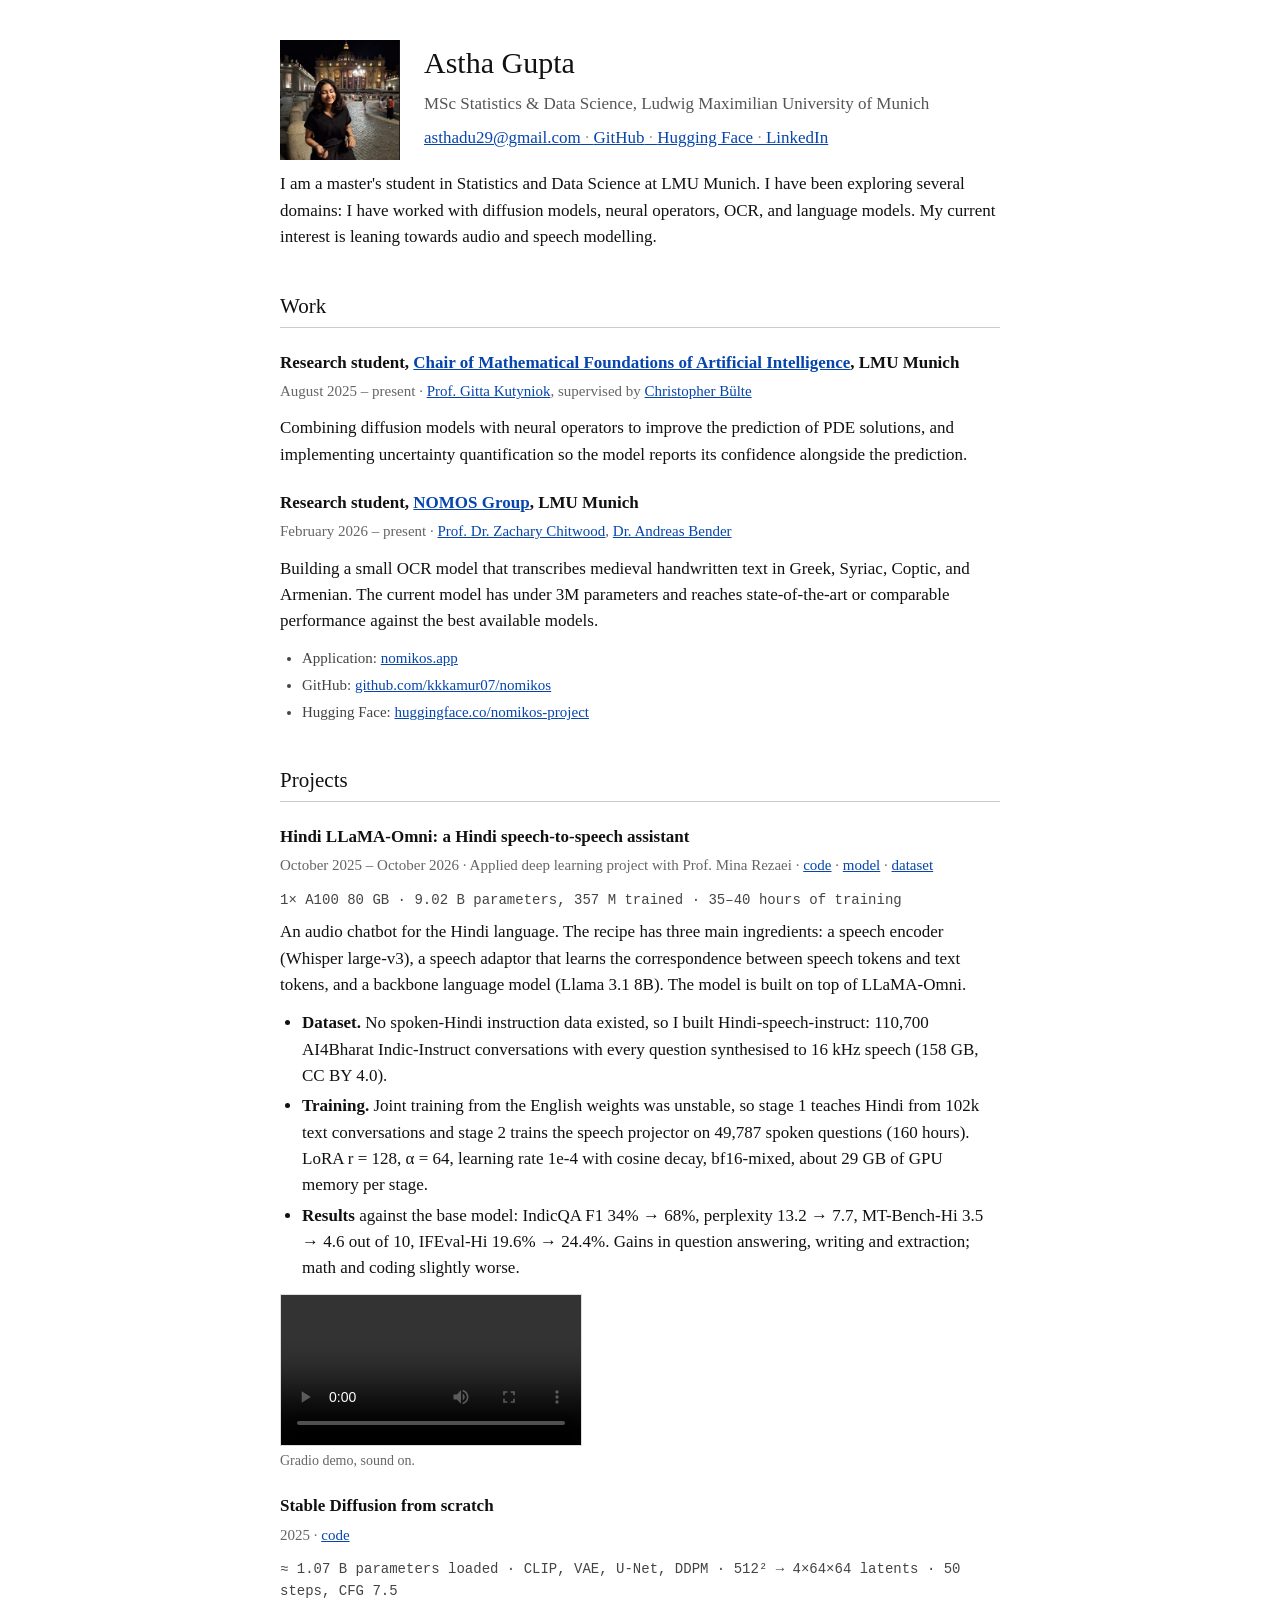
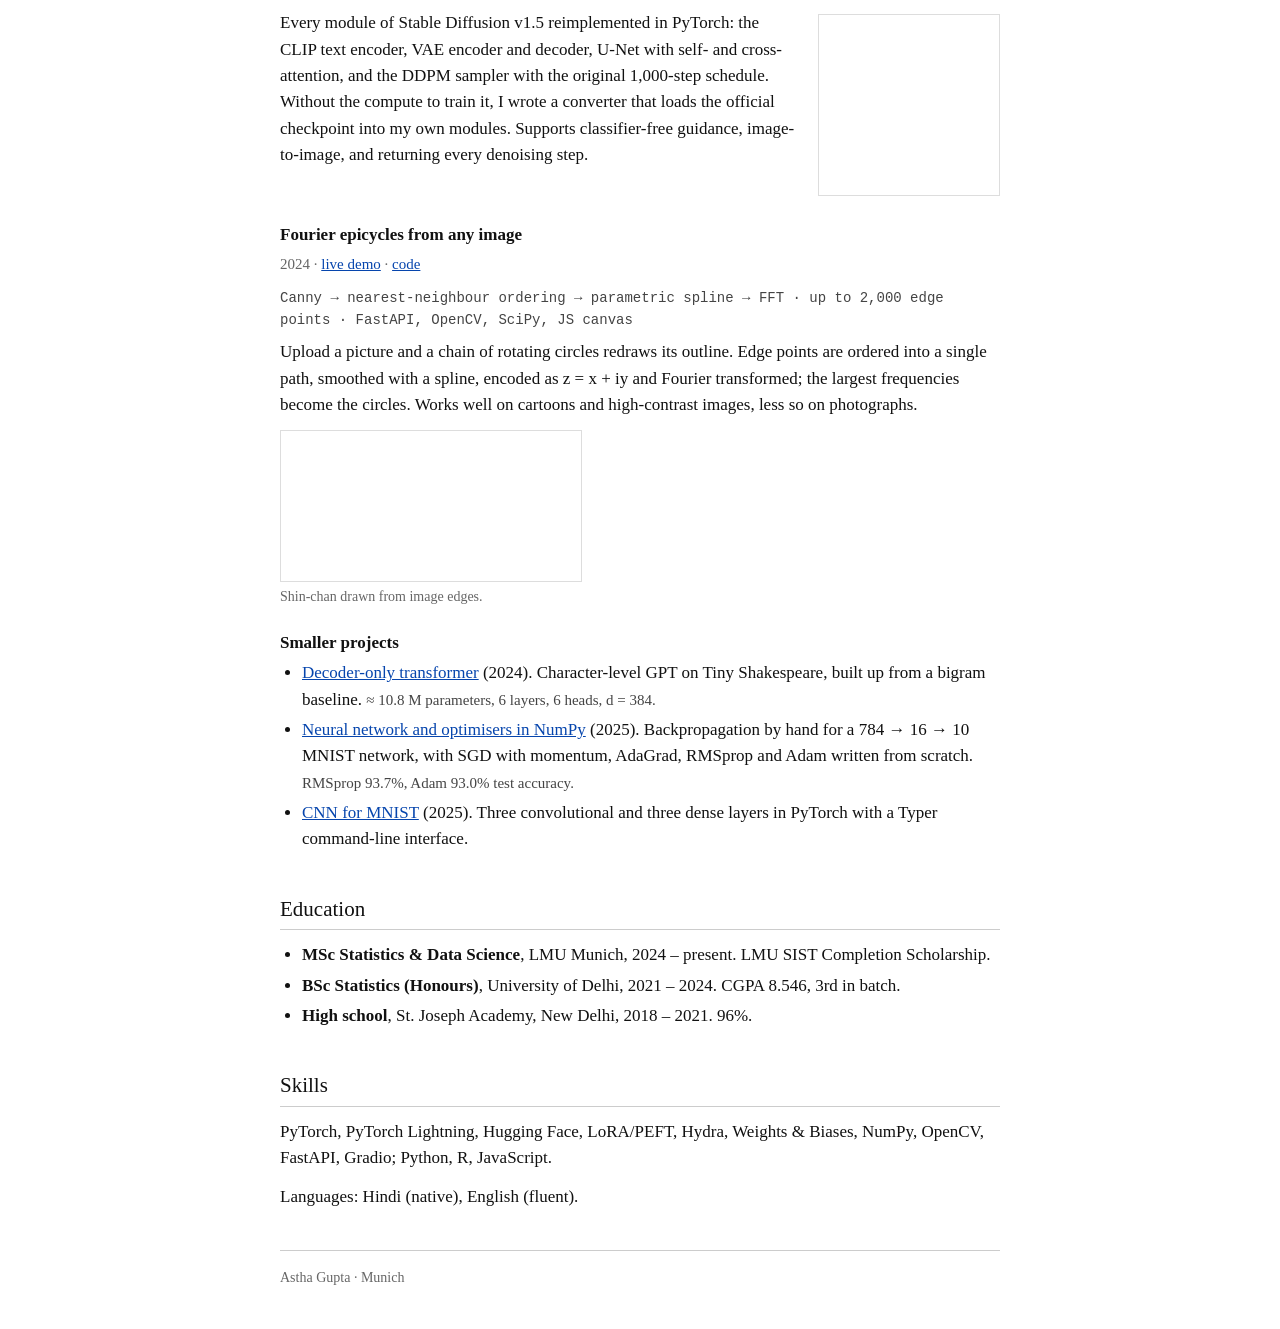
==== index.html @ e12afaec "Remove the old styled page and stylesheet Co-Authored-By: Claude Fable 5.1 <noreply@anthropic.com>" ====
<!DOCTYPE html>
<html lang="en">
<head>
  <meta charset="UTF-8">
  <meta name="viewport" content="width=device-width, initial-scale=1.0">
  <meta name="description" content="Astha Gupta — MSc Statistics & Data Science, LMU Munich.">
  <title>Astha Gupta</title>
  <style>
    body {
      max-width: 720px;
      margin: 40px auto;
      padding: 0 20px;
      font-family: Georgia, "Times New Roman", serif;
      font-size: 17px;
      line-height: 1.55;
      color: #111;
      background: #fff;
    }
    a { color: #0645ad; }
    a:visited { color: #0b0080; }
    h1 { font-size: 30px; font-weight: normal; margin: 0 0 4px; }
    h2 { font-size: 21px; font-weight: normal; margin: 40px 0 12px; padding-bottom: 4px; border-bottom: 1px solid #ccc; }
    h3 { font-size: 17px; font-weight: bold; margin: 22px 0 4px; }
    p { margin: 0 0 12px; }
    ul { margin: 0 0 12px 22px; padding: 0; }
    li { margin-bottom: 4px; }
    .header { display: flex; gap: 24px; align-items: flex-start; margin-bottom: 8px; }
    .header img { width: 120px; height: 120px; object-fit: cover; object-position: 50% 30%; flex-shrink: 0; }
    .sub { color: #555; margin-bottom: 8px; }
    .links a + a::before { content: " · "; color: #999; }
    .when { color: #666; font-size: 15px; }
    .small { font-size: 15px; color: #444; }
    .tech { font-family: "Courier New", monospace; font-size: 14px; color: #444; margin: 2px 0 8px; }
    video { display: block; max-width: 100%; margin: 8px 0 4px; border: 1px solid #ddd; }
    .caption { font-size: 14px; color: #666; margin-bottom: 14px; }
    .inline { display: flex; gap: 20px; align-items: flex-start; flex-wrap: wrap; }
    .inline video { width: 180px; height: 180px; object-fit: cover; margin: 4px 0; }
    .inline div { flex: 1 1 320px; }
    hr { border: 0; border-top: 1px solid #ccc; margin: 40px 0 16px; }
    .footer { font-size: 14px; color: #666; }
    @media (max-width: 520px) { .header { flex-direction: column; } }
  </style>
</head>
<body>

  <div class="header">
    <img src="assets/portrait.jpg" alt="Astha Gupta">
    <div>
      <h1>Astha Gupta</h1>
      <p class="sub">MSc Statistics &amp; Data Science, Ludwig Maximilian University of Munich</p>
      <p class="links">
        <a href="mailto:asthadu29@gmail.com">asthadu29@gmail.com</a><a href="https://github.com/Asthag29">GitHub</a><a href="https://huggingface.co/Pastaaaaa2003">Hugging Face</a><a href="https://www.linkedin.com/in/astha-gupta-772878219/">LinkedIn</a>
      </p>
    </div>
  </div>

  <p>
    I am a master's student in Statistics and Data Science at LMU Munich. I have been exploring several
    domains: I have worked with diffusion models, neural operators, OCR, and language models. My current
    interest is leaning towards audio and speech modelling.
  </p>

  <h2>Work</h2>

  <h3>Research student, <a href="https://www.ai.math.uni-muenchen.de/index.html">Chair of Mathematical Foundations of Artificial Intelligence</a>, LMU Munich</h3>
  <p class="when">August 2025 – present ·
    <a href="https://www.math.lmu.de/~kutyniok/">Prof. Gitta Kutyniok</a>,
    supervised by <a href="https://cbuelt.github.io">Christopher Bülte</a></p>
  <p>
    Combining diffusion models with neural operators to improve the prediction of PDE solutions, and
    implementing uncertainty quantification so the model reports its confidence alongside the prediction.
  </p>

  <h3>Research student, <a href="https://www.byzantinistik.uni-muenchen.de/forschung/projekte/probyz/nomos/index.html">NOMOS Group</a>, LMU Munich</h3>
  <p class="when">February 2026 – present ·
    <a href="https://www.kw.lmu.de/byz/de/personen/kontaktseite/zachary-chitwood-e1b99c14.html">Prof. Dr. Zachary Chitwood</a>,
    <a href="https://www.cas.lmu.de/de/personen-am-cas/details/andreas-bender-fcbcf64c.html">Dr. Andreas Bender</a></p>
  <p>
    Building a small OCR model that transcribes medieval handwritten text in Greek, Syriac, Coptic, and
    Armenian. The current model has under 3M parameters and reaches state-of-the-art or comparable
    performance against the best available models.
  </p>
  <ul class="small">
    <li>Application: <a href="https://www.nomikos.app">nomikos.app</a></li>
    <li>GitHub: <a href="https://github.com/kkkamur07/nomikos">github.com/kkkamur07/nomikos</a></li>
    <li>Hugging Face: <a href="https://huggingface.co/nomikos-project">huggingface.co/nomikos-project</a></li>
  </ul>

  <h2>Projects</h2>

  <h3>Hindi LLaMA-Omni: a Hindi speech-to-speech assistant</h3>
  <p class="when">October 2025 – October 2026 · Applied deep learning project with Prof. Mina Rezaei ·
    <a href="https://github.com/Asthag29/llama_omni_hindi_">code</a> ·
    <a href="https://huggingface.co/Pastaaaaa2003/hindi-llama-omni-model">model</a> ·
    <a href="https://huggingface.co/datasets/Pastaaaaa2003/Hindi-speech-instruct">dataset</a></p>
  <p class="tech">1× A100 80 GB · 9.02 B parameters, 357 M trained · 35–40 hours of training</p>
  <p>
    An audio chatbot for the Hindi language. The recipe has three main ingredients: a speech encoder
    (Whisper large-v3), a speech adaptor that learns the correspondence between speech tokens and text
    tokens, and a backbone language model (Llama 3.1 8B). The model is built on top of LLaMA-Omni.
  </p>
  <ul>
    <li><b>Dataset.</b> No spoken-Hindi instruction data existed, so I built Hindi-speech-instruct: 110,700
      AI4Bharat Indic-Instruct conversations with every question synthesised to 16 kHz speech (158 GB, CC BY 4.0).</li>
    <li><b>Training.</b> Joint training from the English weights was unstable, so stage 1 teaches Hindi from
      102k text conversations and stage 2 trains the speech projector on 49,787 spoken questions (160 hours).
      LoRA r = 128, α = 64, learning rate 1e-4 with cosine decay, bf16-mixed, about 29 GB of GPU memory per stage.</li>
    <li><b>Results</b> against the base model: IndicQA F1 34% → 68%, perplexity 13.2 → 7.7, MT-Bench-Hi 3.5 → 4.6 out of 10,
      IFEval-Hi 19.6% → 24.4%. Gains in question answering, writing and extraction; math and coding slightly worse.</li>
  </ul>
  <video controls preload="metadata" playsinline src="assets/hindi_llama_omni_demo.mp4"></video>
  <p class="caption">Gradio demo, sound on.</p>

  <h3>Stable Diffusion from scratch</h3>
  <p class="when">2025 · <a href="https://github.com/Asthag29/Stable_Diffusion">code</a></p>
  <p class="tech">≈ 1.07 B parameters loaded · CLIP, VAE, U-Net, DDPM · 512² → 4×64×64 latents · 50 steps, CFG 7.5</p>
  <div class="inline">
    <div>
      <p>
        Every module of Stable Diffusion v1.5 reimplemented in PyTorch: the CLIP text encoder, VAE encoder and
        decoder, U-Net with self- and cross-attention, and the DDPM sampler with the original 1,000-step schedule.
        Without the compute to train it, I wrote a converter that loads the official checkpoint into my own modules.
        Supports classifier-free guidance, image-to-image, and returning every denoising step.
      </p>
    </div>
    <video autoplay muted loop playsinline preload="metadata" src="assets/stable_diffusion_denoising.mp4"></video>
  </div>

  <h3>Fourier epicycles from any image</h3>
  <p class="when">2024 · <a href="https://huggingface.co/spaces/Pastaaaaa2003/Fourier_face">live demo</a> ·
    <a href="https://github.com/Asthag29/Fourier_Transformation">code</a></p>
  <p class="tech">Canny → nearest-neighbour ordering → parametric spline → FFT · up to 2,000 edge points · FastAPI, OpenCV, SciPy, JS canvas</p>
  <p>
    Upload a picture and a chain of rotating circles redraws its outline. Edge points are ordered into a single
    path, smoothed with a spline, encoded as z = x + iy and Fourier transformed; the largest frequencies become
    the circles. Works well on cartoons and high-contrast images, less so on photographs.
  </p>
  <video muted loop autoplay playsinline preload="metadata" src="assets/fourier_shinchan.mp4"></video>
  <p class="caption">Shin-chan drawn from image edges.</p>

  <h3>Smaller projects</h3>
  <ul>
    <li><a href="https://github.com/Asthag29/NANO_GPT">Decoder-only transformer</a> (2024). Character-level GPT
      on Tiny Shakespeare, built up from a bigram baseline. <span class="small">≈ 10.8 M parameters, 6 layers, 6 heads, d = 384.</span></li>
    <li><a href="https://github.com/Asthag29/NEURAL_NET_SCRATCH_OPTIMIZATION">Neural network and optimisers in NumPy</a> (2025).
      Backpropagation by hand for a 784 → 16 → 10 MNIST network, with SGD with momentum, AdaGrad, RMSprop and Adam written from scratch.
      <span class="small">RMSprop 93.7%, Adam 93.0% test accuracy.</span></li>
    <li><a href="https://github.com/Asthag29/MNIST_CONVOLUTION2D">CNN for MNIST</a> (2025). Three convolutional and three
      dense layers in PyTorch with a Typer command-line interface.</li>
  </ul>

  <h2>Education</h2>
  <ul>
    <li><b>MSc Statistics &amp; Data Science</b>, LMU Munich, 2024 – present. LMU SIST Completion Scholarship.</li>
    <li><b>BSc Statistics (Honours)</b>, University of Delhi, 2021 – 2024. CGPA 8.546, 3rd in batch.</li>
    <li><b>High school</b>, St. Joseph Academy, New Delhi, 2018 – 2021. 96%.</li>
  </ul>

  <h2>Skills</h2>
  <p>PyTorch, PyTorch Lightning, Hugging Face, LoRA/PEFT, Hydra, Weights &amp; Biases, NumPy, OpenCV, FastAPI, Gradio; Python, R, JavaScript.</p>
  <p>Languages: Hindi (native), English (fluent).</p>

  <hr>
  <p class="footer">Astha Gupta · Munich</p>

</body>
</html>
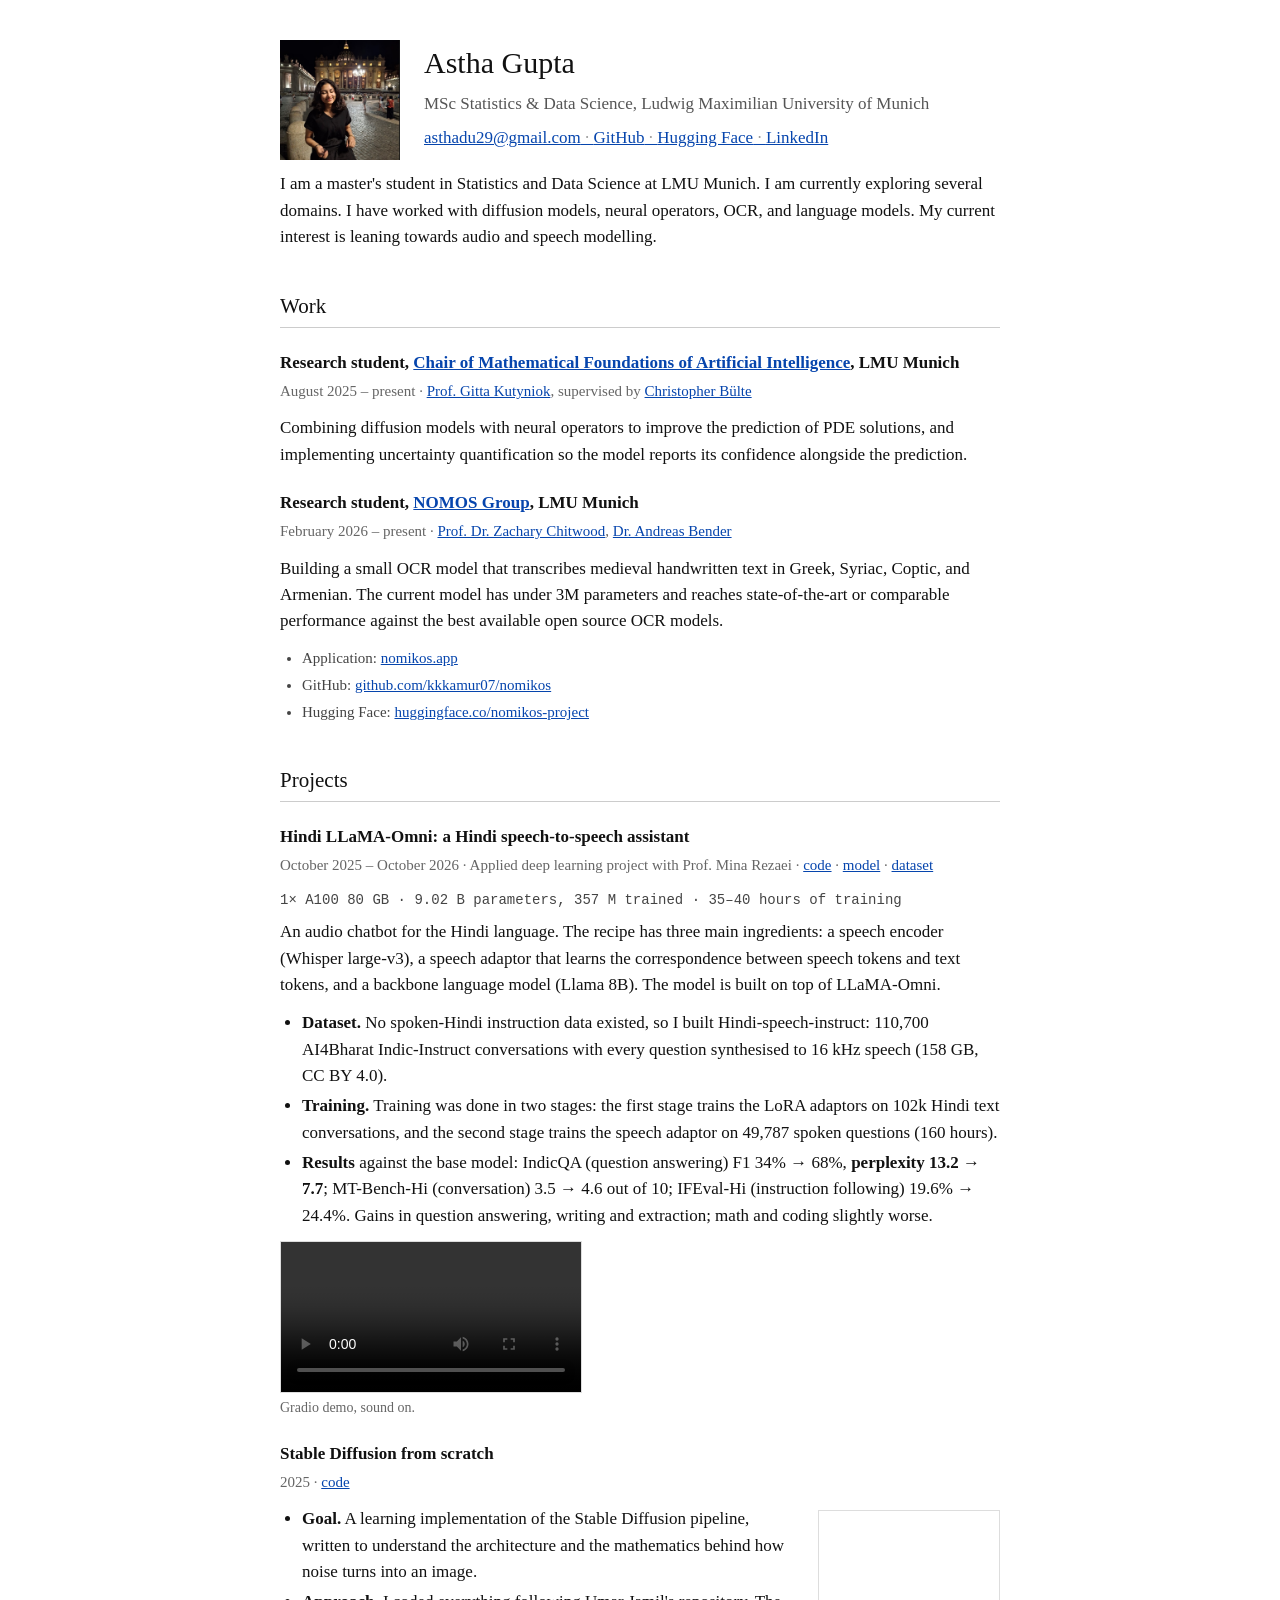
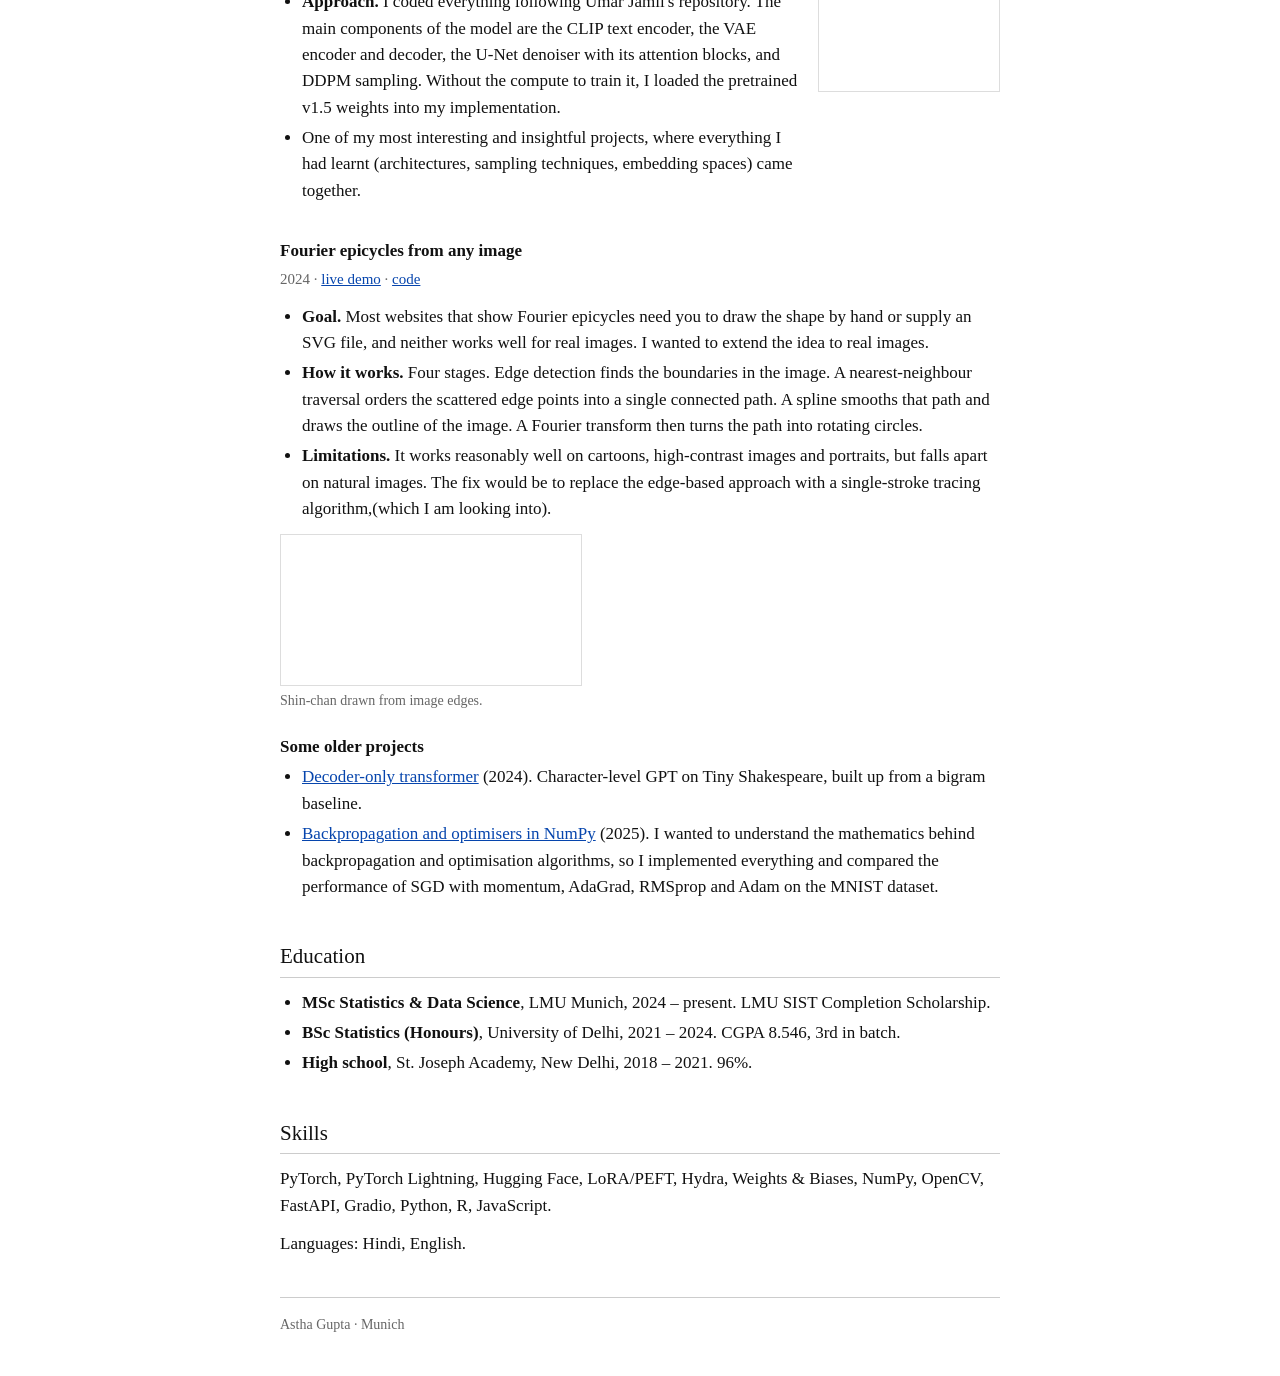
==== commit 926ede06: "Update site content: intro, work links, and project descriptions Co-Authored-By: Claude Fable 5.1 <n" ====
--- a/index.html
+++ b/index.html
@@ -55,8 +55,8 @@
   </div>
 
   <p>
-    I am a master's student in Statistics and Data Science at LMU Munich. I have been exploring several
-    domains: I have worked with diffusion models, neural operators, OCR, and language models. My current
+    I am a master's student in Statistics and Data Science at LMU Munich. I am currently exploring several
+    domains. I have worked with diffusion models, neural operators, OCR, and language models. My current
     interest is leaning towards audio and speech modelling.
   </p>
 
@@ -78,7 +78,7 @@
   <p>
     Building a small OCR model that transcribes medieval handwritten text in Greek, Syriac, Coptic, and
     Armenian. The current model has under 3M parameters and reaches state-of-the-art or comparable
-    performance against the best available models.
+    performance against the best available open source OCR models.
   </p>
   <ul class="small">
     <li>Application: <a href="https://www.nomikos.app">nomikos.app</a></li>
@@ -97,31 +97,36 @@
   <p>
     An audio chatbot for the Hindi language. The recipe has three main ingredients: a speech encoder
     (Whisper large-v3), a speech adaptor that learns the correspondence between speech tokens and text
-    tokens, and a backbone language model (Llama 3.1 8B). The model is built on top of LLaMA-Omni.
+    tokens, and a backbone language model (Llama 8B). The model is built on top of LLaMA-Omni.
   </p>
   <ul>
     <li><b>Dataset.</b> No spoken-Hindi instruction data existed, so I built Hindi-speech-instruct: 110,700
       AI4Bharat Indic-Instruct conversations with every question synthesised to 16 kHz speech (158 GB, CC BY 4.0).</li>
-    <li><b>Training.</b> Joint training from the English weights was unstable, so stage 1 teaches Hindi from
-      102k text conversations and stage 2 trains the speech projector on 49,787 spoken questions (160 hours).
-      LoRA r = 128, α = 64, learning rate 1e-4 with cosine decay, bf16-mixed, about 29 GB of GPU memory per stage.</li>
-    <li><b>Results</b> against the base model: IndicQA F1 34% → 68%, perplexity 13.2 → 7.7, MT-Bench-Hi 3.5 → 4.6 out of 10,
-      IFEval-Hi 19.6% → 24.4%. Gains in question answering, writing and extraction; math and coding slightly worse.</li>
+    <li><b>Training.</b> Training was done in two stages: the first stage trains the LoRA adaptors on 102k
+      Hindi text conversations, and the second stage trains the speech adaptor on 49,787 spoken questions
+      (160 hours).</li>
+    <li><b>Results</b> against the base model: IndicQA (question answering) F1 34% → 68%,
+      <b>perplexity 13.2 → 7.7</b>; MT-Bench-Hi (conversation) 3.5 → 4.6 out of 10;
+      IFEval-Hi (instruction following) 19.6% → 24.4%. Gains in question answering, writing and
+      extraction; math and coding slightly worse.</li>
   </ul>
   <video controls preload="metadata" playsinline src="assets/hindi_llama_omni_demo.mp4"></video>
   <p class="caption">Gradio demo, sound on.</p>
 
   <h3>Stable Diffusion from scratch</h3>
   <p class="when">2025 · <a href="https://github.com/Asthag29/Stable_Diffusion">code</a></p>
-  <p class="tech">≈ 1.07 B parameters loaded · CLIP, VAE, U-Net, DDPM · 512² → 4×64×64 latents · 50 steps, CFG 7.5</p>
   <div class="inline">
     <div>
-      <p>
-        Every module of Stable Diffusion v1.5 reimplemented in PyTorch: the CLIP text encoder, VAE encoder and
-        decoder, U-Net with self- and cross-attention, and the DDPM sampler with the original 1,000-step schedule.
-        Without the compute to train it, I wrote a converter that loads the official checkpoint into my own modules.
-        Supports classifier-free guidance, image-to-image, and returning every denoising step.
-      </p>
+      <ul>
+        <li><b>Goal.</b> A learning implementation of the Stable Diffusion pipeline, written to understand
+          the architecture and the mathematics behind how noise turns into an image.</li>
+        <li><b>Approach.</b> I coded everything following Umar Jamil's repository. The main components of
+          the model are the CLIP text encoder, the VAE encoder and decoder, the U-Net denoiser with its
+          attention blocks, and DDPM sampling. Without the compute to train it, I loaded the pretrained
+          v1.5 weights into my implementation.</li>
+        <li>One of my most interesting and insightful projects, where everything I had
+          learnt (architectures, sampling techniques, embedding spaces) came together.</li>
+      </ul>
     </div>
     <video autoplay muted loop playsinline preload="metadata" src="assets/stable_diffusion_denoising.mp4"></video>
   </div>
@@ -129,24 +134,27 @@
   <h3>Fourier epicycles from any image</h3>
   <p class="when">2024 · <a href="https://huggingface.co/spaces/Pastaaaaa2003/Fourier_face">live demo</a> ·
     <a href="https://github.com/Asthag29/Fourier_Transformation">code</a></p>
-  <p class="tech">Canny → nearest-neighbour ordering → parametric spline → FFT · up to 2,000 edge points · FastAPI, OpenCV, SciPy, JS canvas</p>
-  <p>
-    Upload a picture and a chain of rotating circles redraws its outline. Edge points are ordered into a single
-    path, smoothed with a spline, encoded as z = x + iy and Fourier transformed; the largest frequencies become
-    the circles. Works well on cartoons and high-contrast images, less so on photographs.
-  </p>
+  <ul>
+    <li><b>Goal.</b> Most websites that show Fourier epicycles need you to draw the shape by hand or
+      supply an SVG file, and neither works well for real images. I wanted to extend the idea to real images.</li>
+    <li><b>How it works.</b> Four stages. Edge detection finds the boundaries in the image. A nearest-neighbour
+      traversal orders the scattered edge points into a single connected path. A spline smooths that path
+      and draws the outline of the image. A Fourier transform then turns the path into rotating circles.</li>
+    <li><b>Limitations.</b> It works reasonably well on cartoons, high-contrast images and portraits, but
+      falls apart on natural images. The fix would be to replace the edge-based approach with a
+      single-stroke tracing algorithm,(which I am looking into).</li>
+  </ul>
   <video muted loop autoplay playsinline preload="metadata" src="assets/fourier_shinchan.mp4"></video>
   <p class="caption">Shin-chan drawn from image edges.</p>
 
-  <h3>Smaller projects</h3>
+  <h3>Some older projects</h3>
   <ul>
     <li><a href="https://github.com/Asthag29/NANO_GPT">Decoder-only transformer</a> (2024). Character-level GPT
-      on Tiny Shakespeare, built up from a bigram baseline. <span class="small">≈ 10.8 M parameters, 6 layers, 6 heads, d = 384.</span></li>
-    <li><a href="https://github.com/Asthag29/NEURAL_NET_SCRATCH_OPTIMIZATION">Neural network and optimisers in NumPy</a> (2025).
-      Backpropagation by hand for a 784 → 16 → 10 MNIST network, with SGD with momentum, AdaGrad, RMSprop and Adam written from scratch.
-      <span class="small">RMSprop 93.7%, Adam 93.0% test accuracy.</span></li>
-    <li><a href="https://github.com/Asthag29/MNIST_CONVOLUTION2D">CNN for MNIST</a> (2025). Three convolutional and three
-      dense layers in PyTorch with a Typer command-line interface.</li>
+      on Tiny Shakespeare, built up from a bigram baseline.</li>
+    <li><a href="https://github.com/Asthag29/NEURAL_NET_SCRATCH_OPTIMIZATION">Backpropagation and optimisers in NumPy</a> (2025).
+      I wanted to understand the mathematics behind backpropagation and optimisation algorithms, so I
+      implemented everything and compared the performance of SGD with momentum, AdaGrad, RMSprop and Adam
+      on the MNIST dataset.</li>
   </ul>
 
   <h2>Education</h2>
@@ -157,8 +165,8 @@
   </ul>
 
   <h2>Skills</h2>
-  <p>PyTorch, PyTorch Lightning, Hugging Face, LoRA/PEFT, Hydra, Weights &amp; Biases, NumPy, OpenCV, FastAPI, Gradio; Python, R, JavaScript.</p>
-  <p>Languages: Hindi (native), English (fluent).</p>
+  <p>PyTorch, PyTorch Lightning, Hugging Face, LoRA/PEFT, Hydra, Weights &amp; Biases, NumPy, OpenCV, FastAPI, Gradio, Python, R, JavaScript.</p>
+  <p>Languages: Hindi, English.</p>
 
   <hr>
   <p class="footer">Astha Gupta · Munich</p>
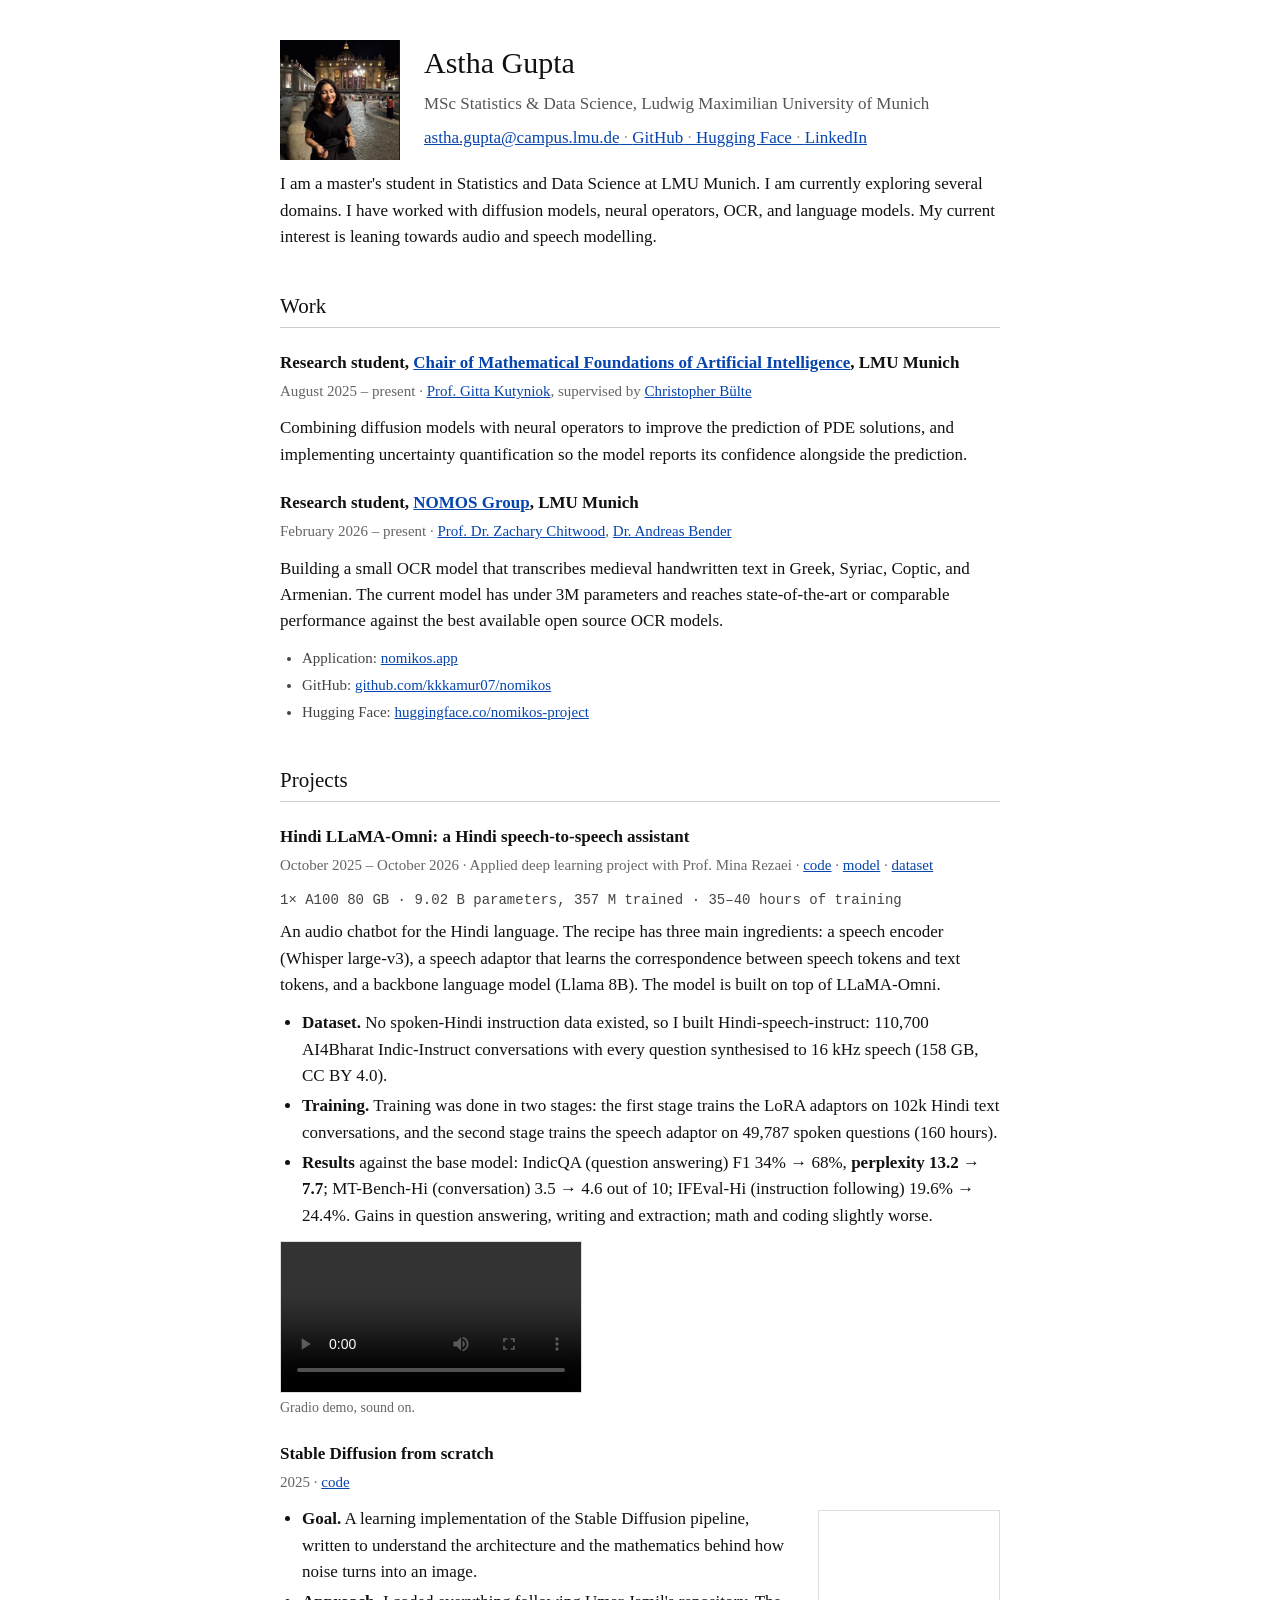
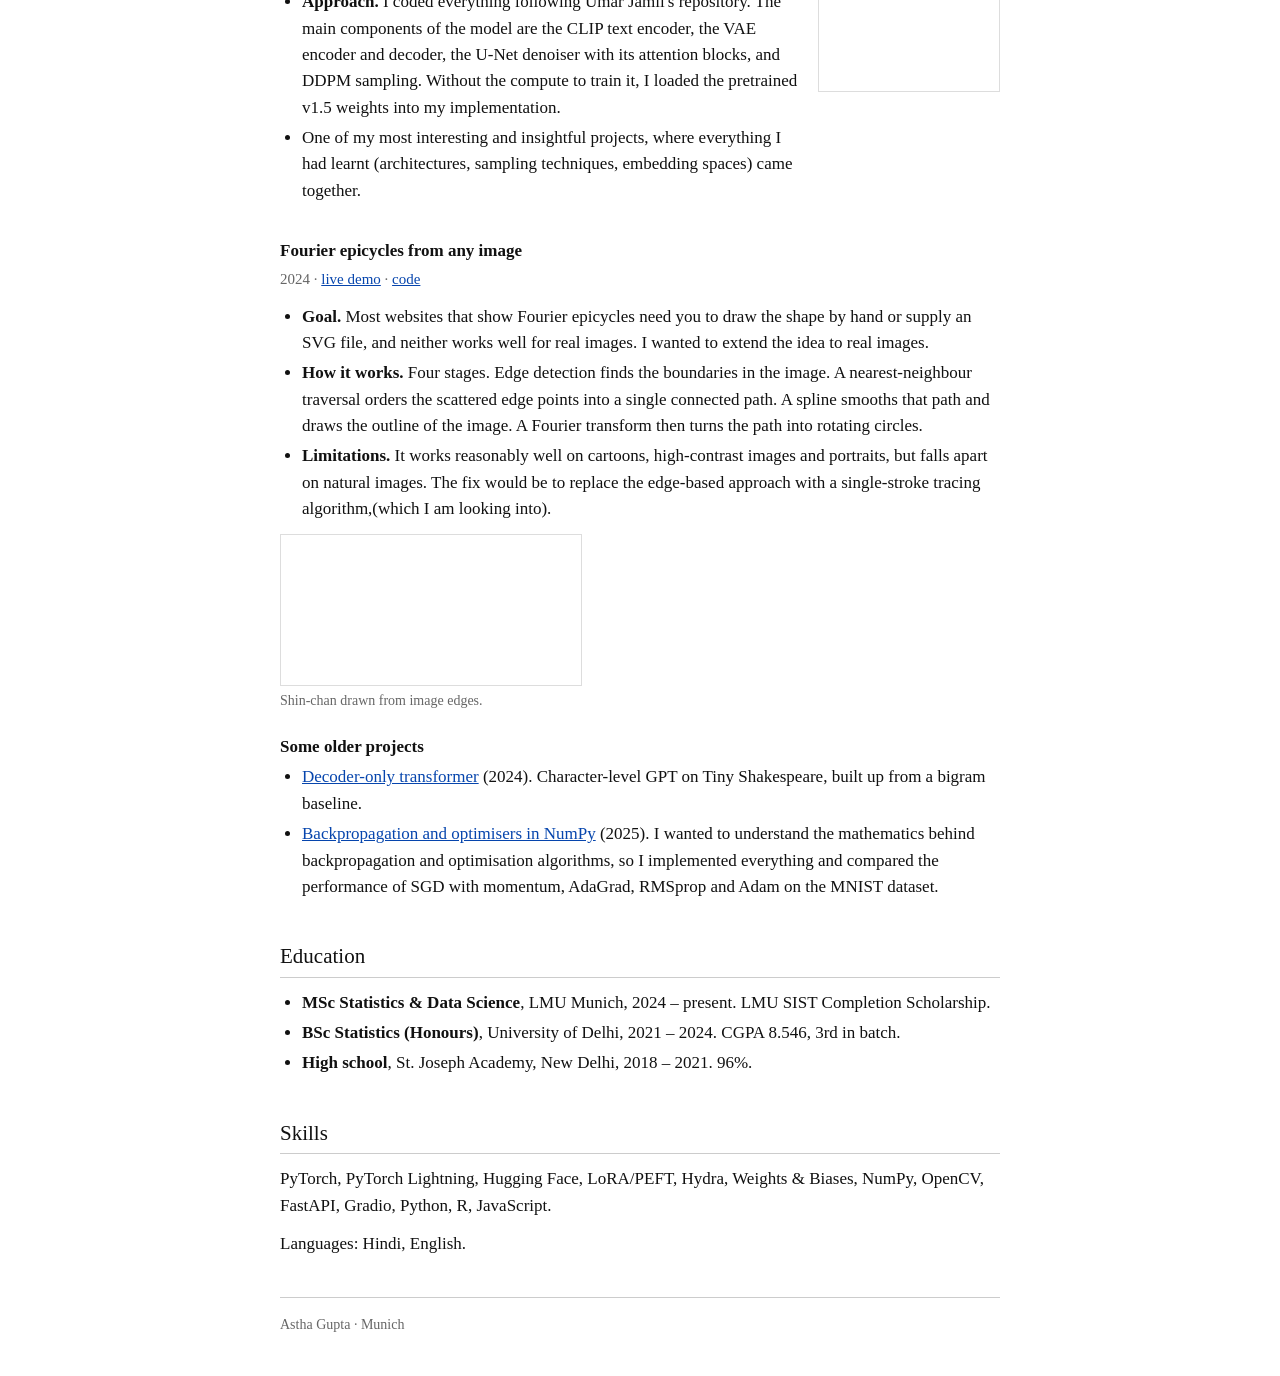
==== commit f0d31f4a: "Use LMU email address on the site Co-Authored-By: Claude Fable 5.1 <noreply@anthropic.com>" ====
--- a/index.html
+++ b/index.html
@@ -49,7 +49,7 @@
       <h1>Astha Gupta</h1>
       <p class="sub">MSc Statistics &amp; Data Science, Ludwig Maximilian University of Munich</p>
       <p class="links">
-        <a href="mailto:asthadu29@gmail.com">asthadu29@gmail.com</a><a href="https://github.com/Asthag29">GitHub</a><a href="https://huggingface.co/Pastaaaaa2003">Hugging Face</a><a href="https://www.linkedin.com/in/astha-gupta-772878219/">LinkedIn</a>
+        <a href="mailto:astha.gupta@campus.lmu.de">astha.gupta@campus.lmu.de</a><a href="https://github.com/Asthag29">GitHub</a><a href="https://huggingface.co/Pastaaaaa2003">Hugging Face</a><a href="https://www.linkedin.com/in/astha-gupta-772878219/">LinkedIn</a>
       </p>
     </div>
   </div>
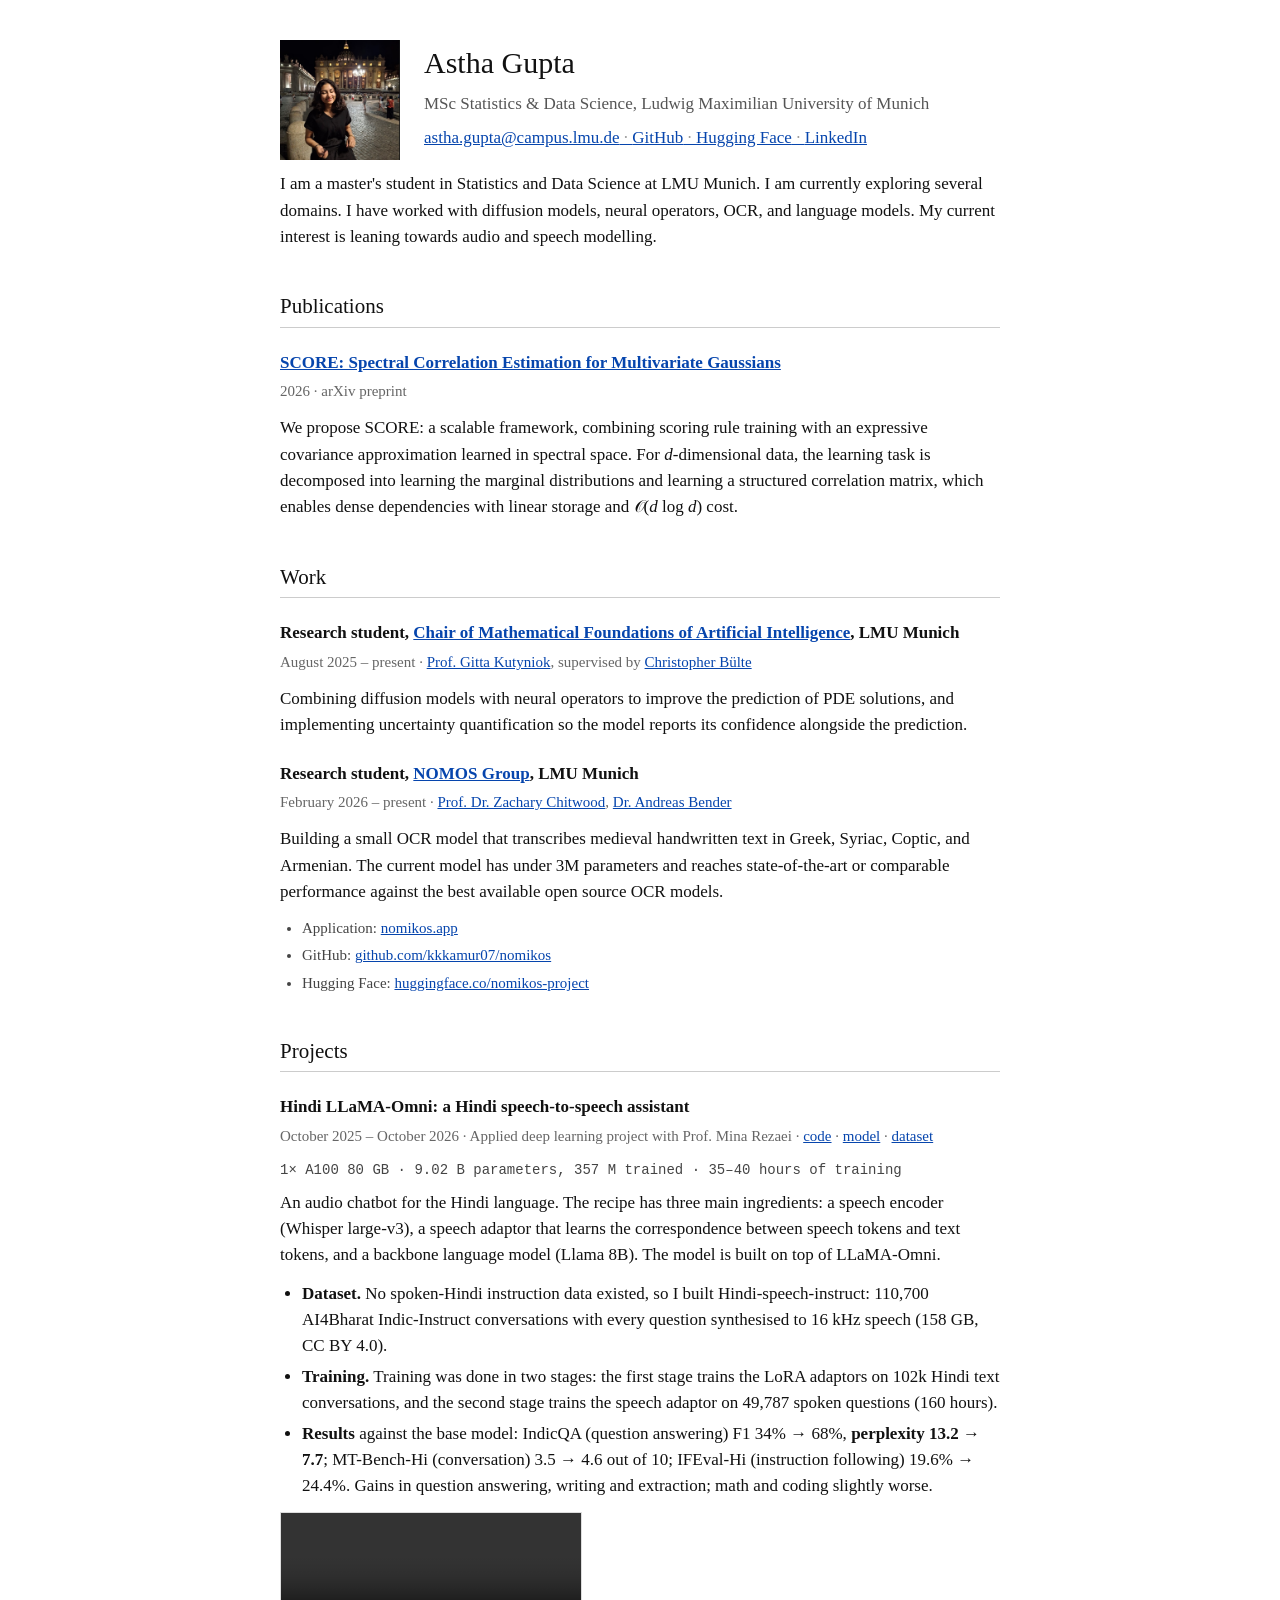
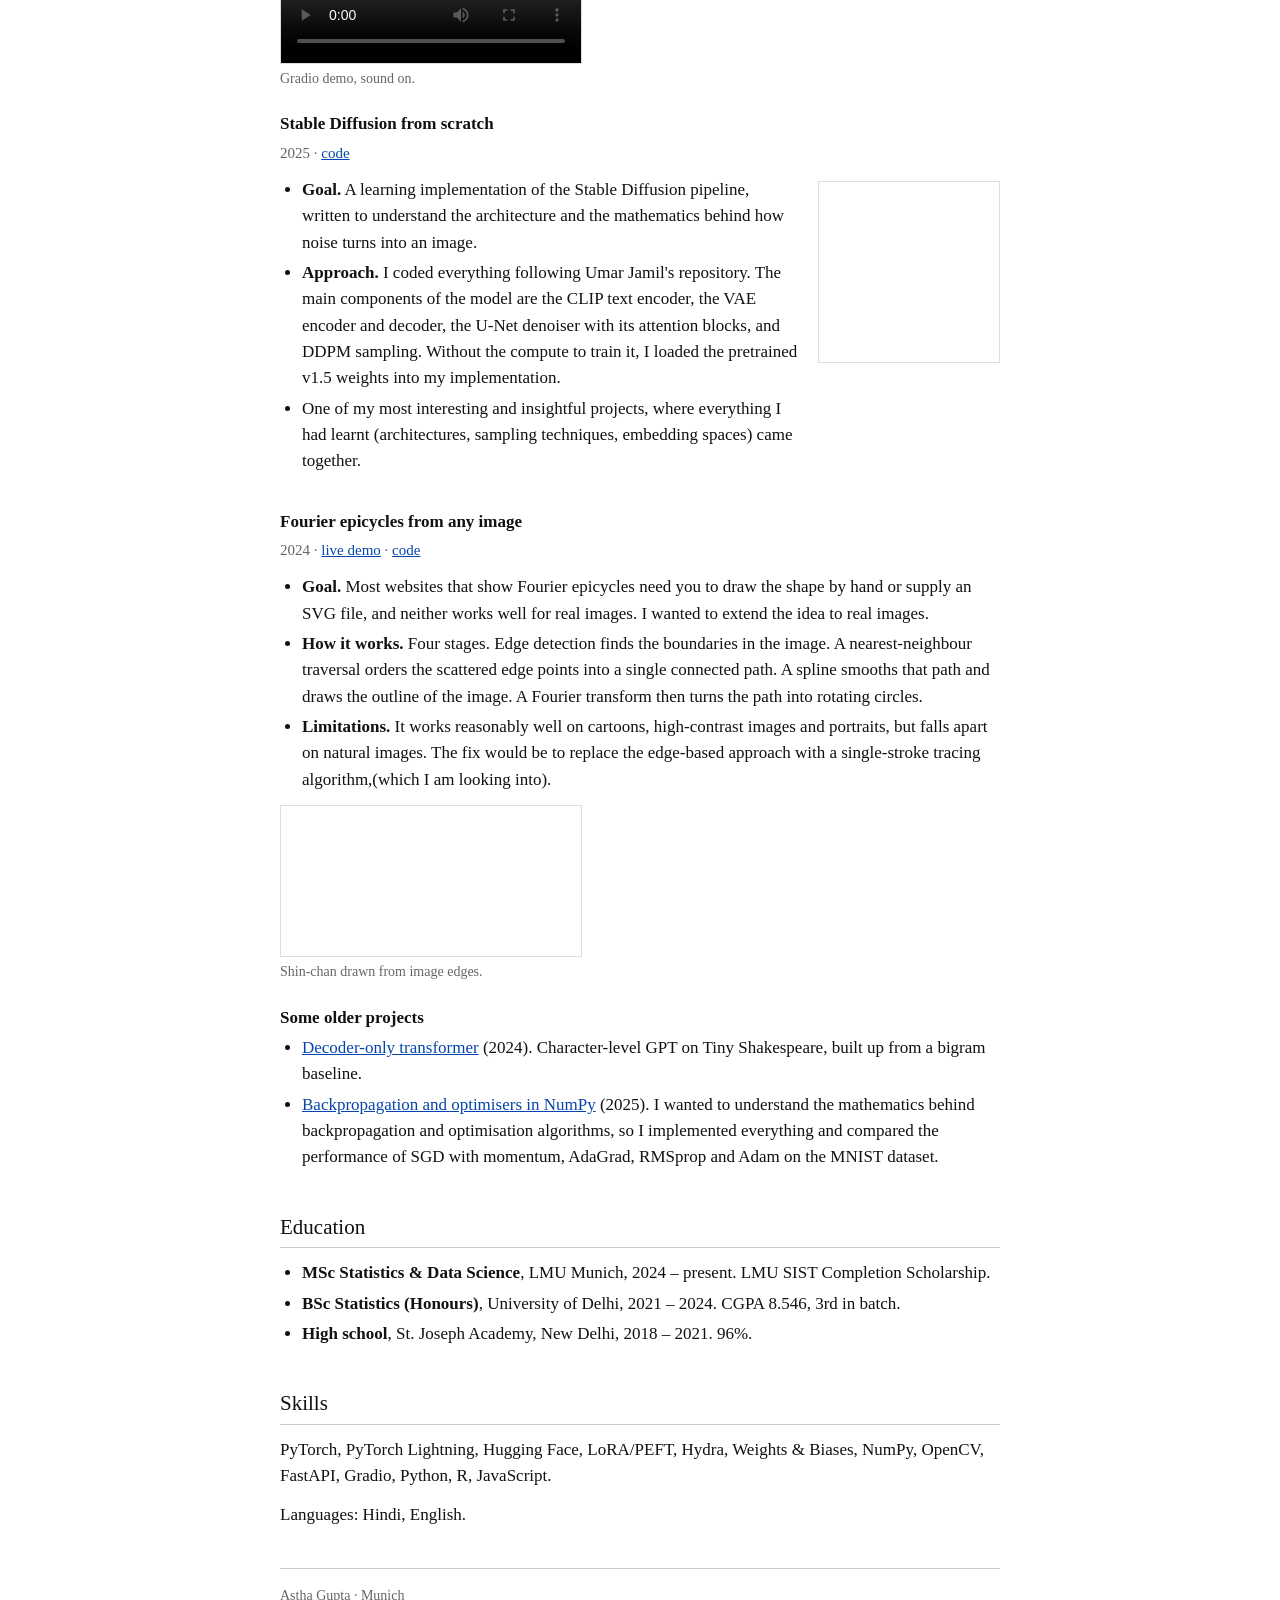
==== commit 74b4210e: "new preprint" ====
--- a/index.html
+++ b/index.html
@@ -58,6 +58,14 @@
     I am a master's student in Statistics and Data Science at LMU Munich. I am currently exploring several
     domains. I have worked with diffusion models, neural operators, OCR, and language models. My current
     interest is leaning towards audio and speech modelling.
+  </p>
+
+  <h2>Publications</h2>
+
+  <h3><a href="https://arxiv.org/abs/2610.12096">SCORE: Spectral Correlation Estimation for Multivariate Gaussians</a></h3>
+  <p class="when">2026 · arXiv preprint</p>
+  <p>
+    We propose SCORE: a scalable framework, combining scoring rule training with an expressive covariance approximation learned in spectral space. For <em>d</em>-dimensional data, the learning task is decomposed into learning the marginal distributions and learning a structured correlation matrix, which enables dense dependencies with linear storage and &Oscr;(<em>d</em> log <em>d</em>) cost.
   </p>
 
   <h2>Work</h2>
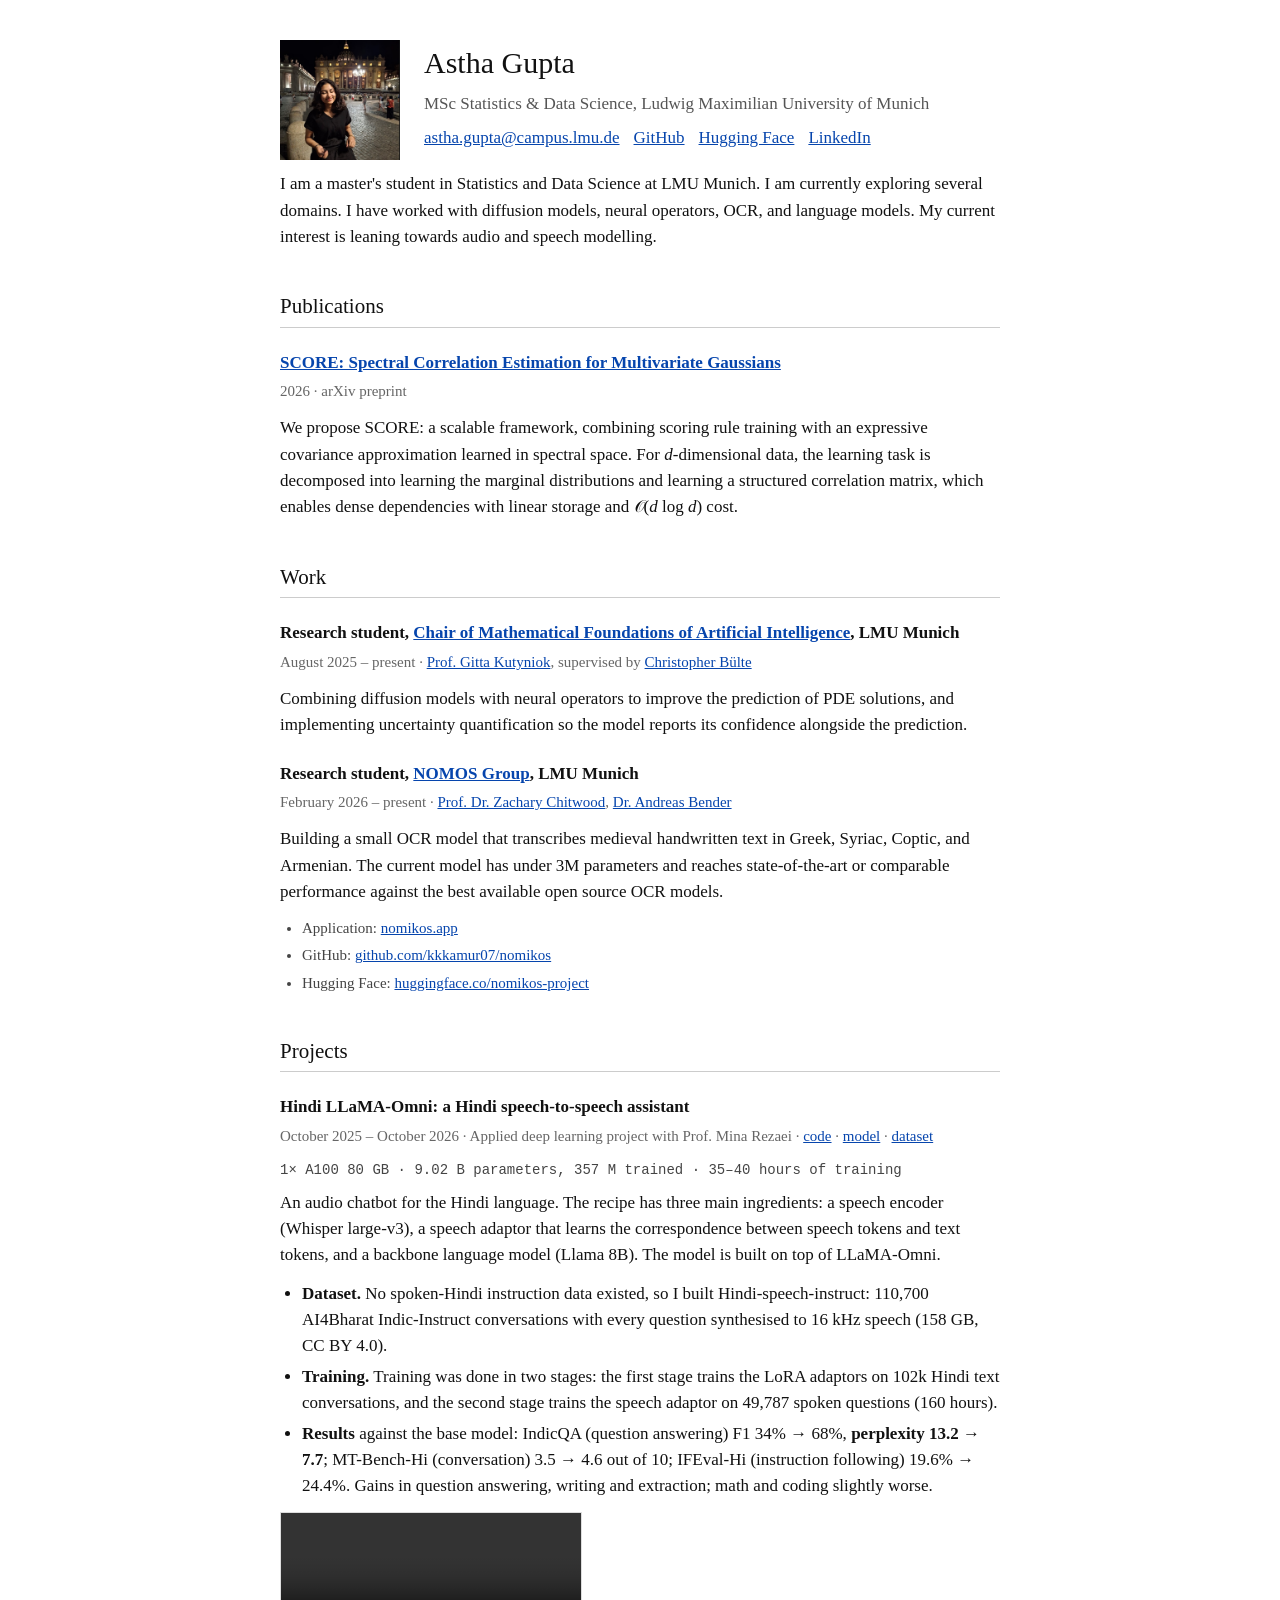
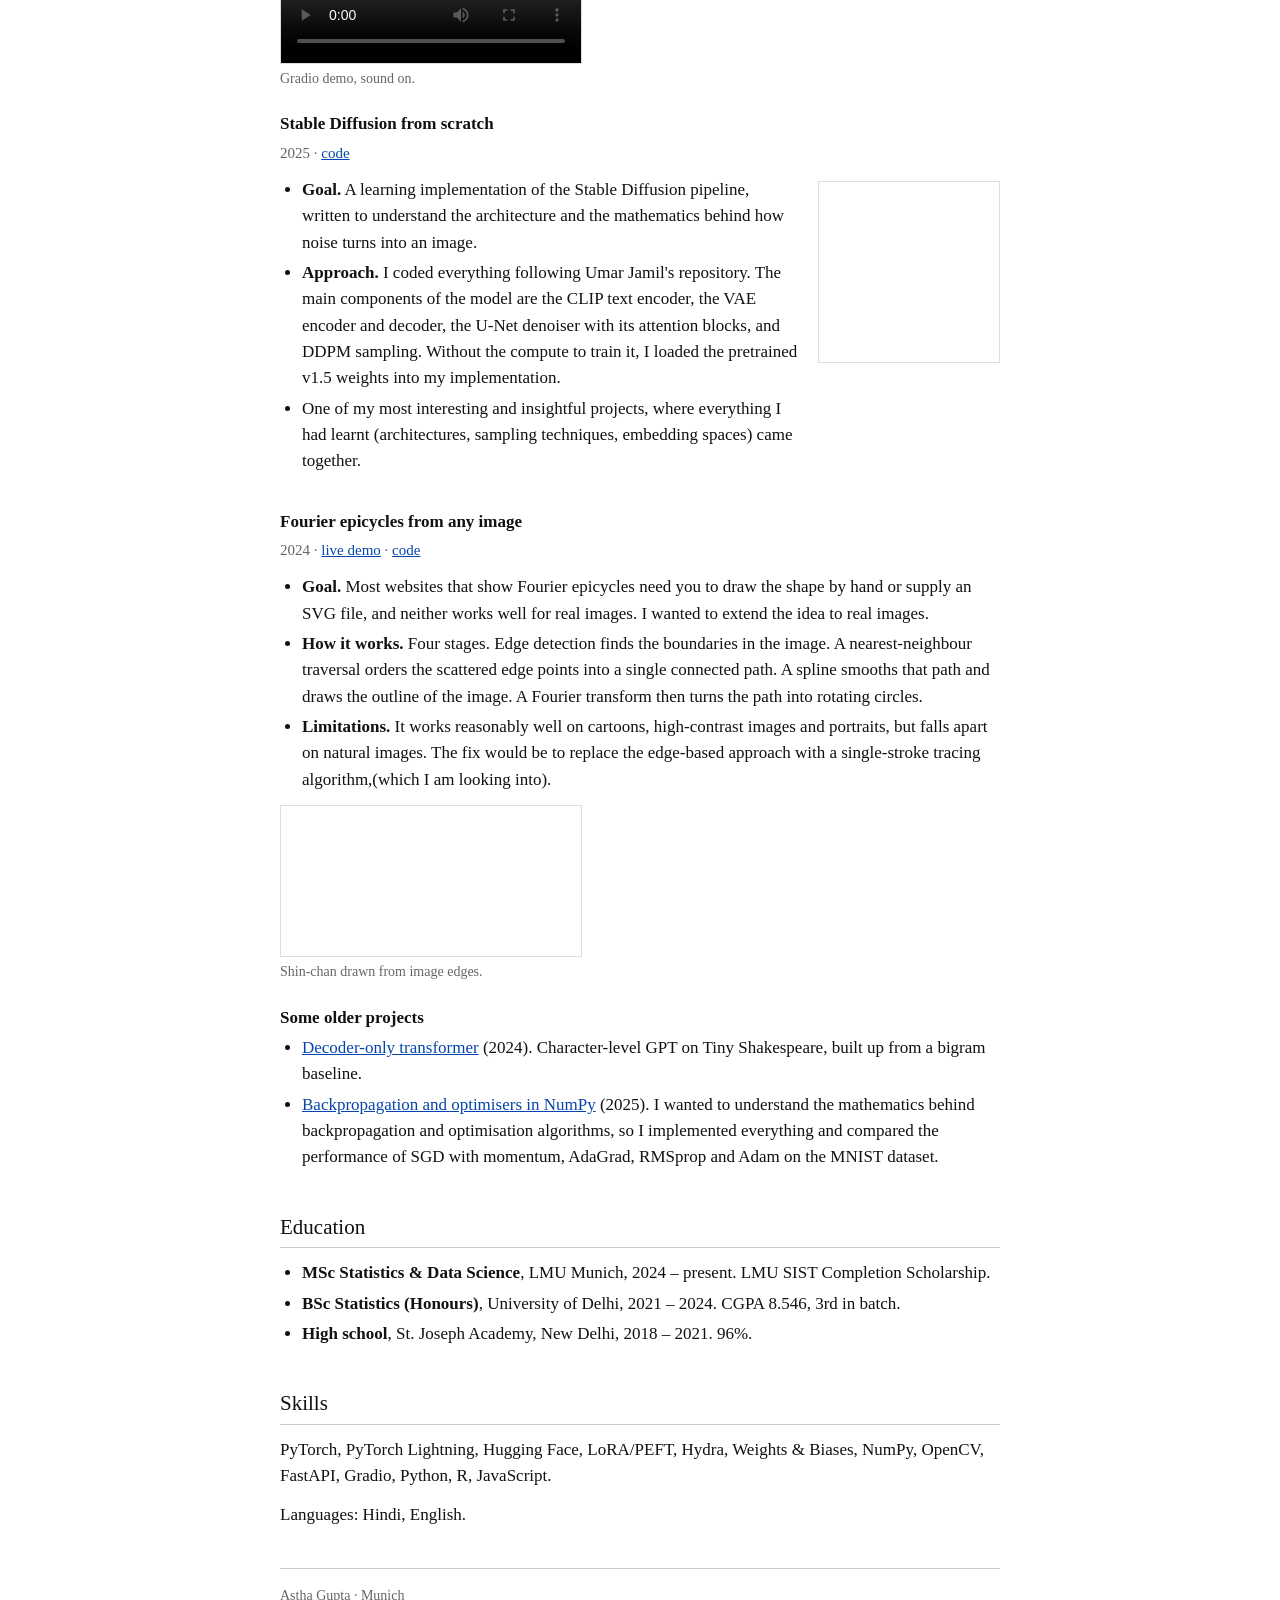
==== commit 207184cb: "okok" ====
--- a/index.html
+++ b/index.html
@@ -27,7 +27,7 @@
     .header { display: flex; gap: 24px; align-items: flex-start; margin-bottom: 8px; }
     .header img { width: 120px; height: 120px; object-fit: cover; object-position: 50% 30%; flex-shrink: 0; }
     .sub { color: #555; margin-bottom: 8px; }
-    .links a + a::before { content: " · "; color: #999; }
+    .links { display: flex; flex-wrap: wrap; gap: 4px 14px; }
     .when { color: #666; font-size: 15px; }
     .small { font-size: 15px; color: #444; }
     .tech { font-family: "Courier New", monospace; font-size: 14px; color: #444; margin: 2px 0 8px; }
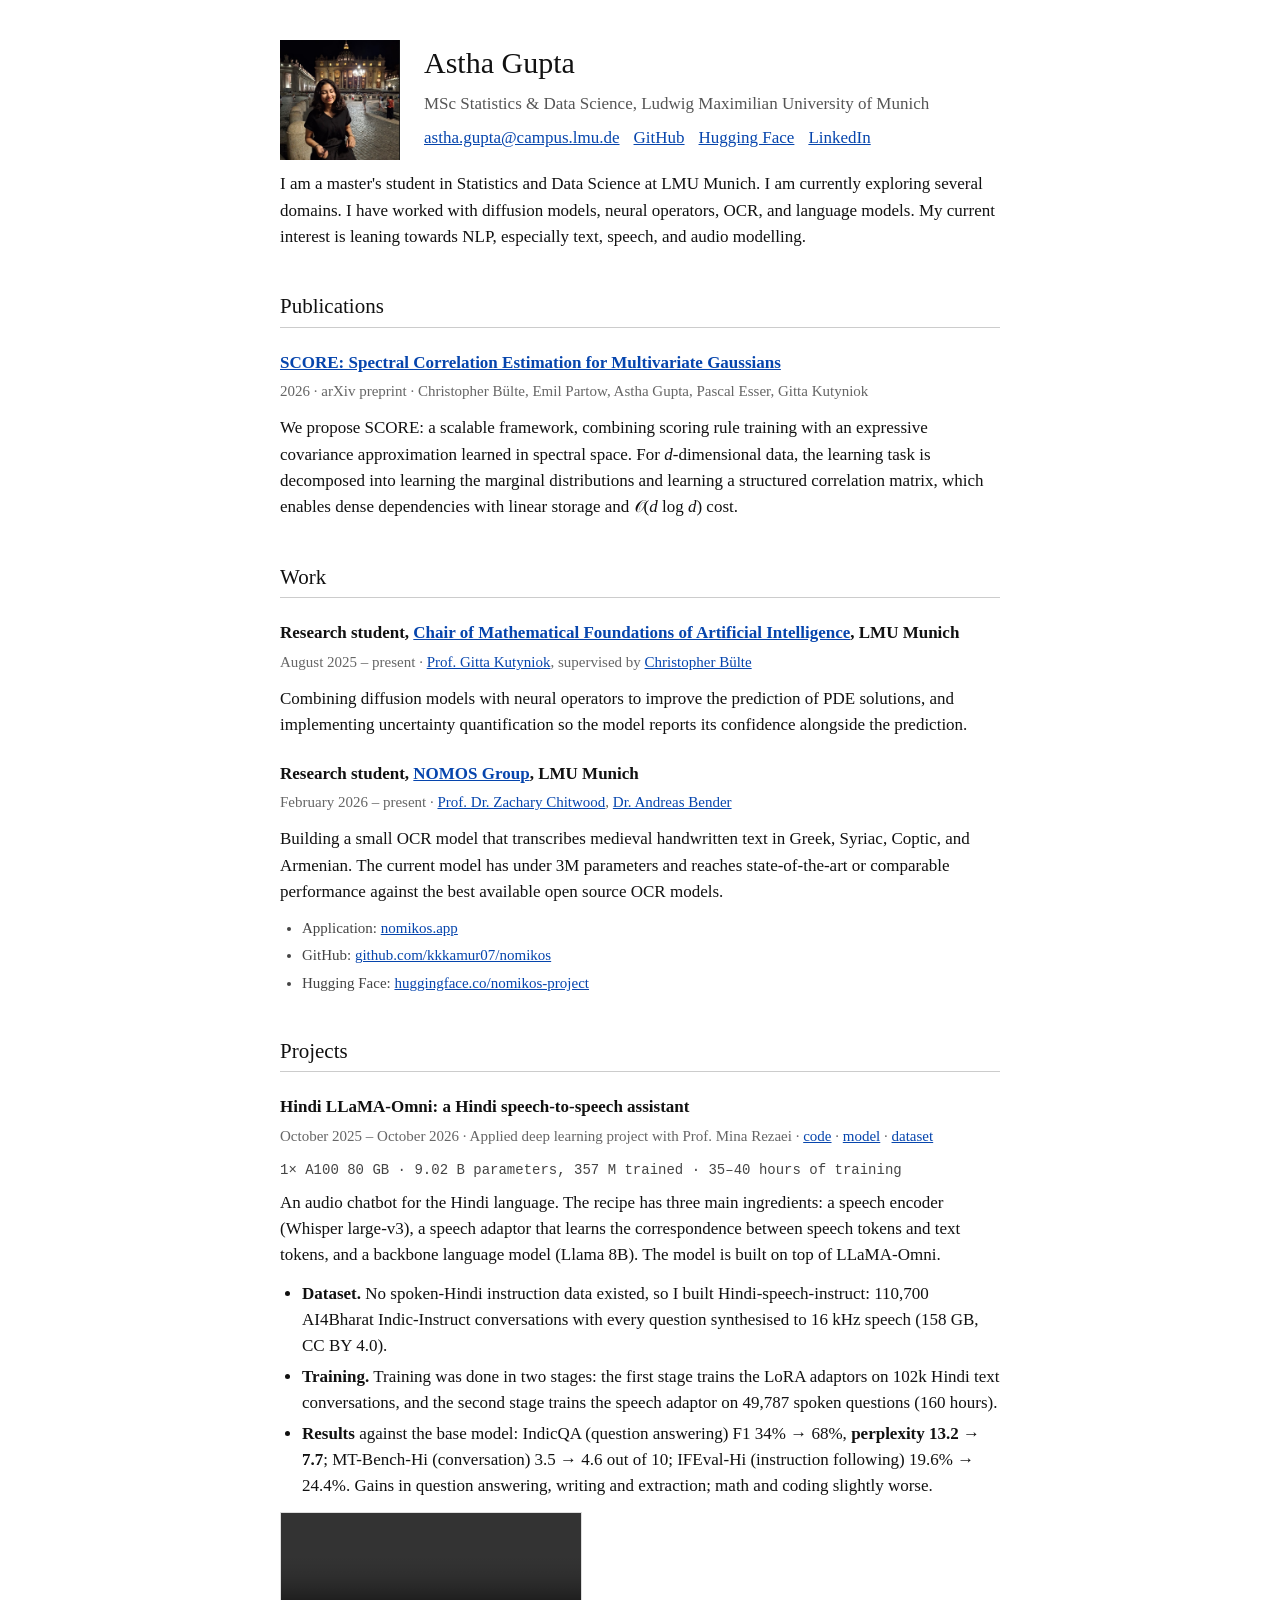
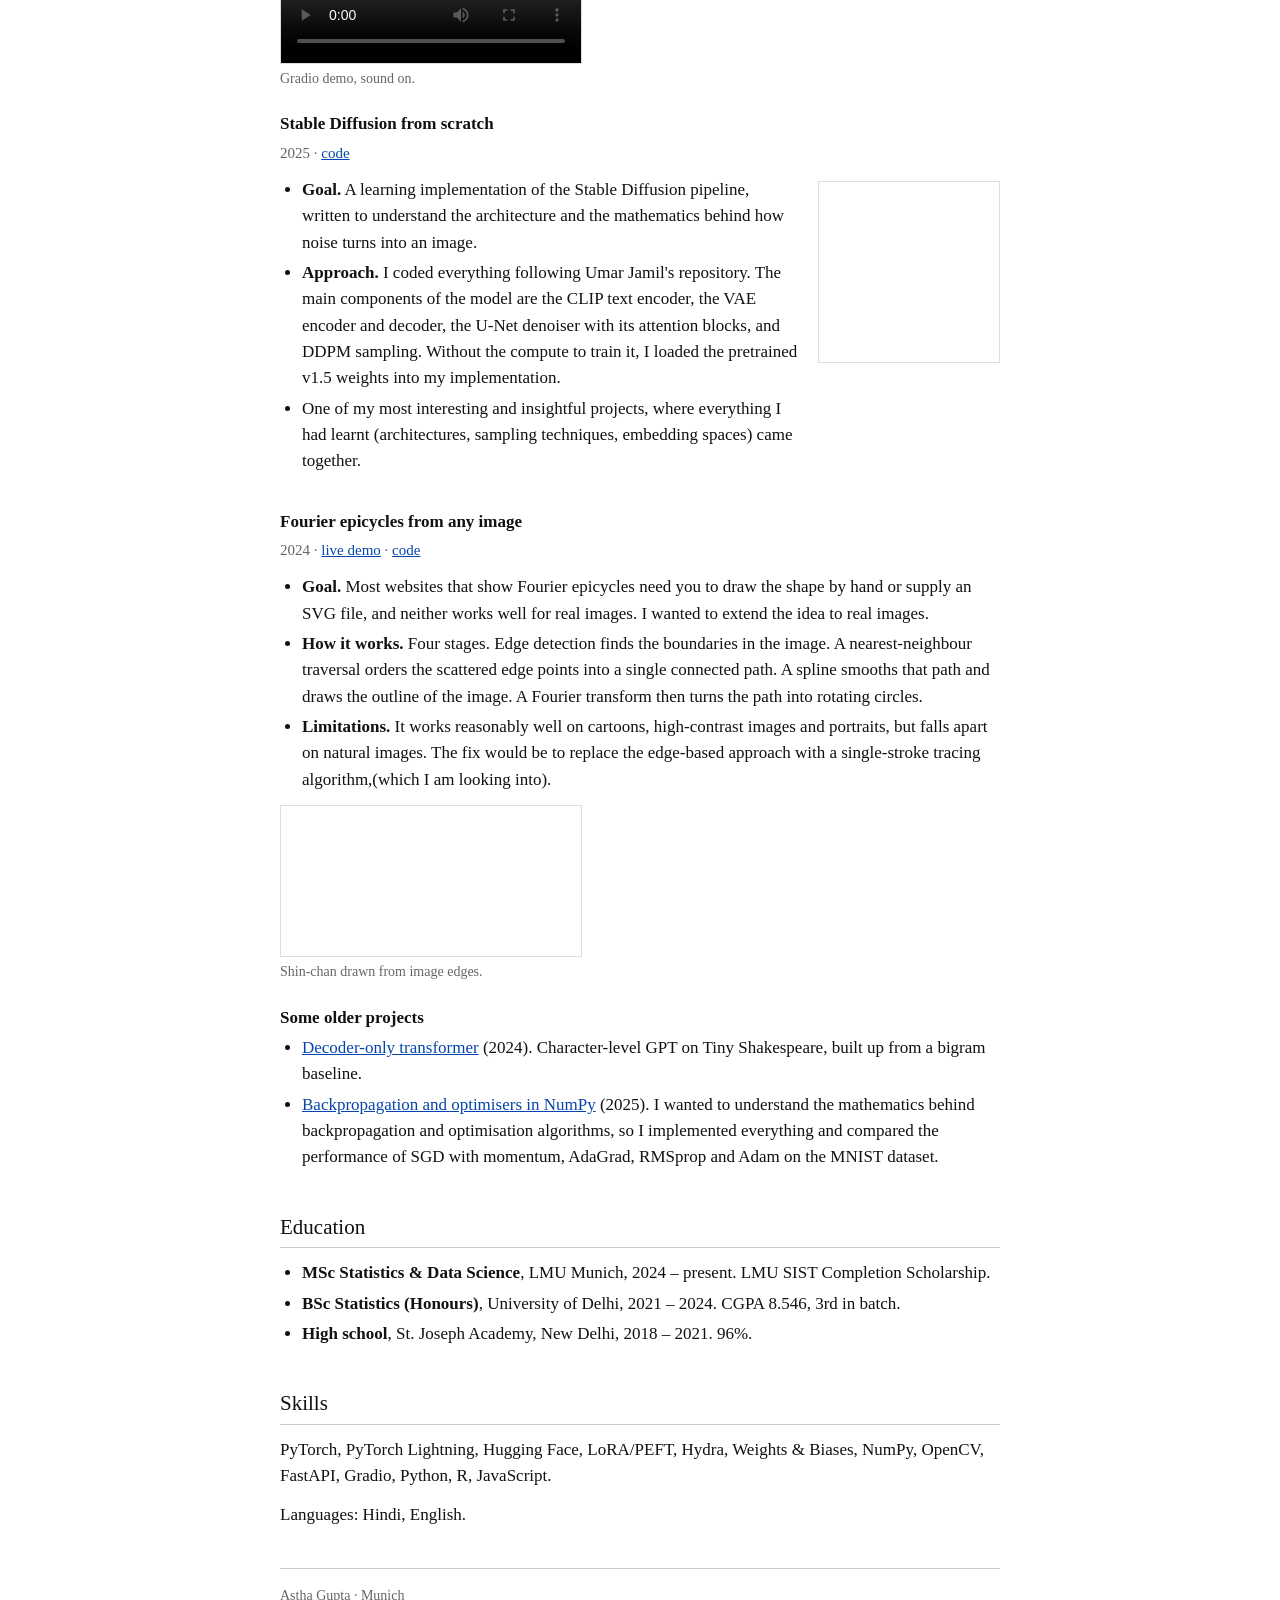
==== commit f392b62a: "Update research interests on the website Co-Authored-By: Claude Opus 5.5 <noreply@anthropic.com>" ====
--- a/index.html
+++ b/index.html
@@ -57,13 +57,13 @@
   <p>
     I am a master's student in Statistics and Data Science at LMU Munich. I am currently exploring several
     domains. I have worked with diffusion models, neural operators, OCR, and language models. My current
-    interest is leaning towards audio and speech modelling.
+    interest is leaning towards NLP, especially text, speech, and audio modelling.
   </p>
 
   <h2>Publications</h2>
 
   <h3><a href="https://arxiv.org/abs/2610.12096">SCORE: Spectral Correlation Estimation for Multivariate Gaussians</a></h3>
-  <p class="when">2026 · arXiv preprint</p>
+  <p class="when">2026 · arXiv preprint · Christopher Bülte, Emil Partow, Astha Gupta, Pascal Esser, Gitta Kutyniok</p>
   <p>
     We propose SCORE: a scalable framework, combining scoring rule training with an expressive covariance approximation learned in spectral space. For <em>d</em>-dimensional data, the learning task is decomposed into learning the marginal distributions and learning a structured correlation matrix, which enables dense dependencies with linear storage and &Oscr;(<em>d</em> log <em>d</em>) cost.
   </p>
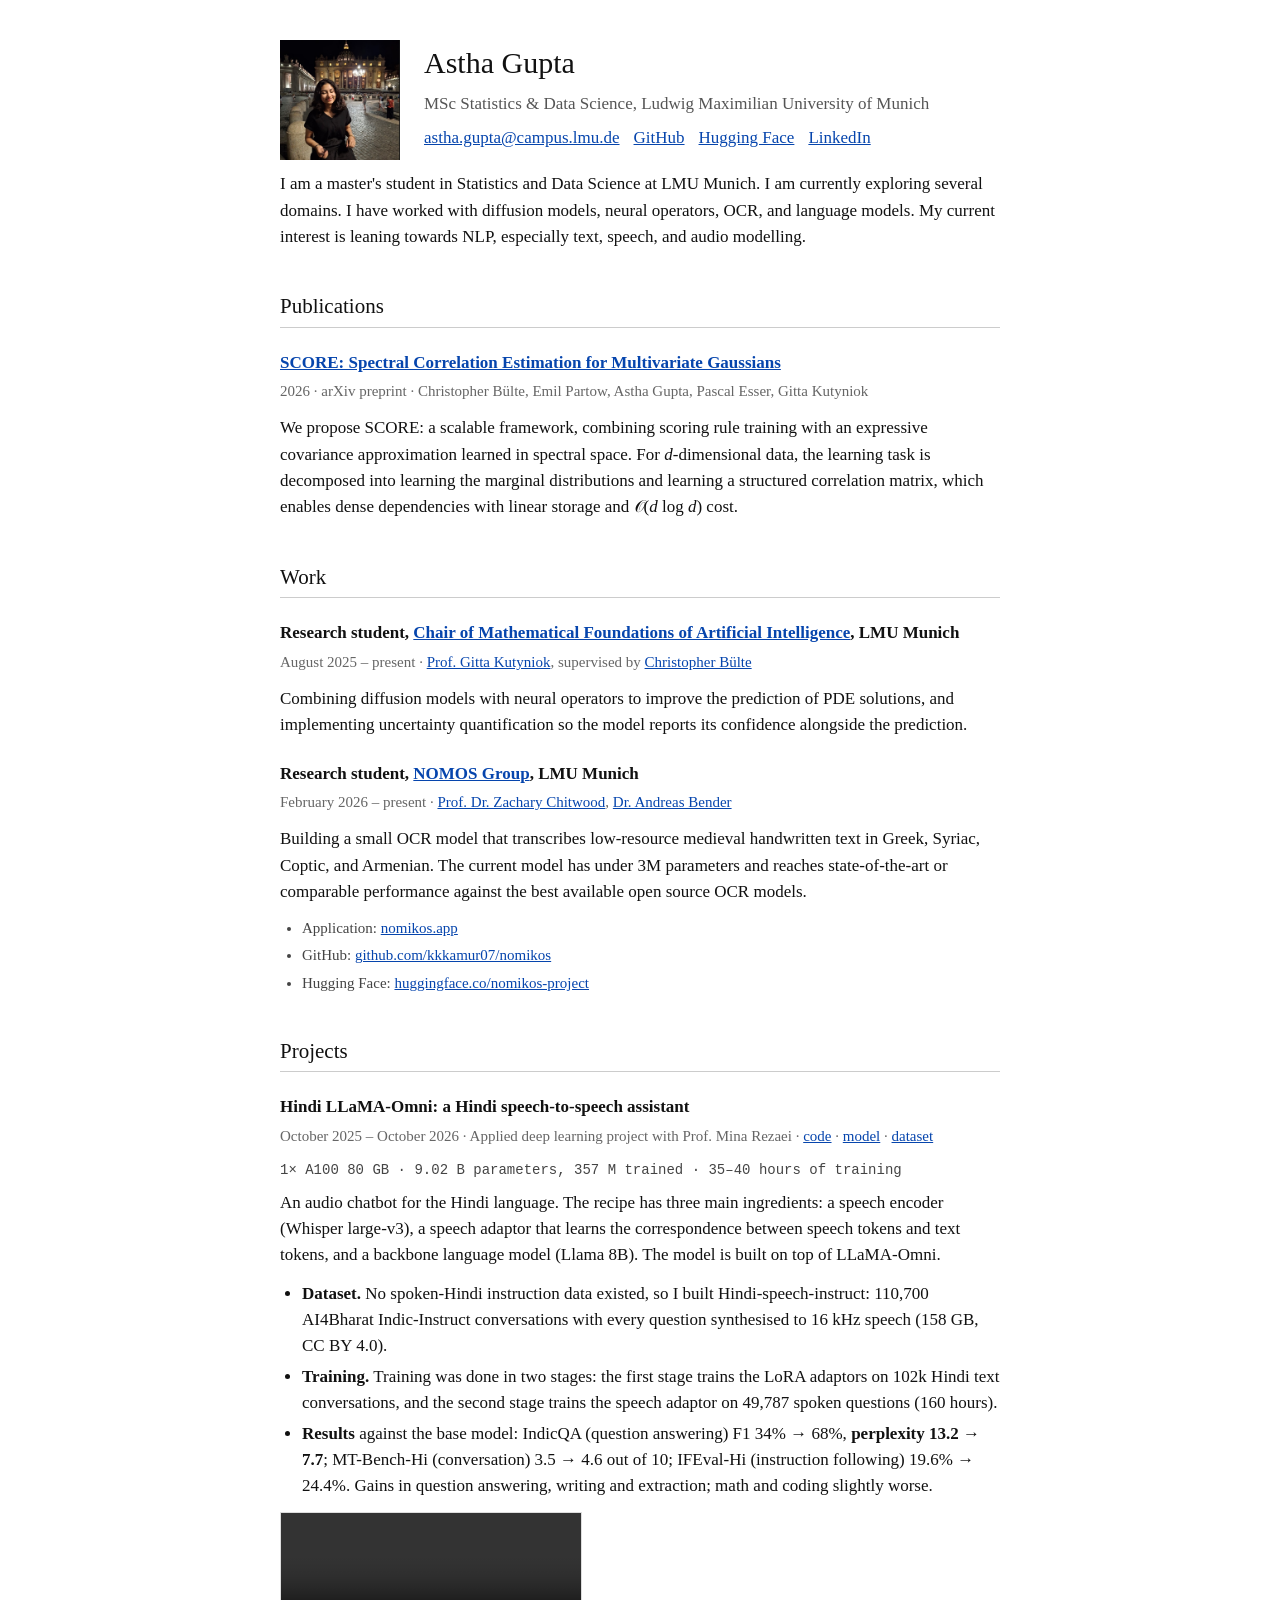
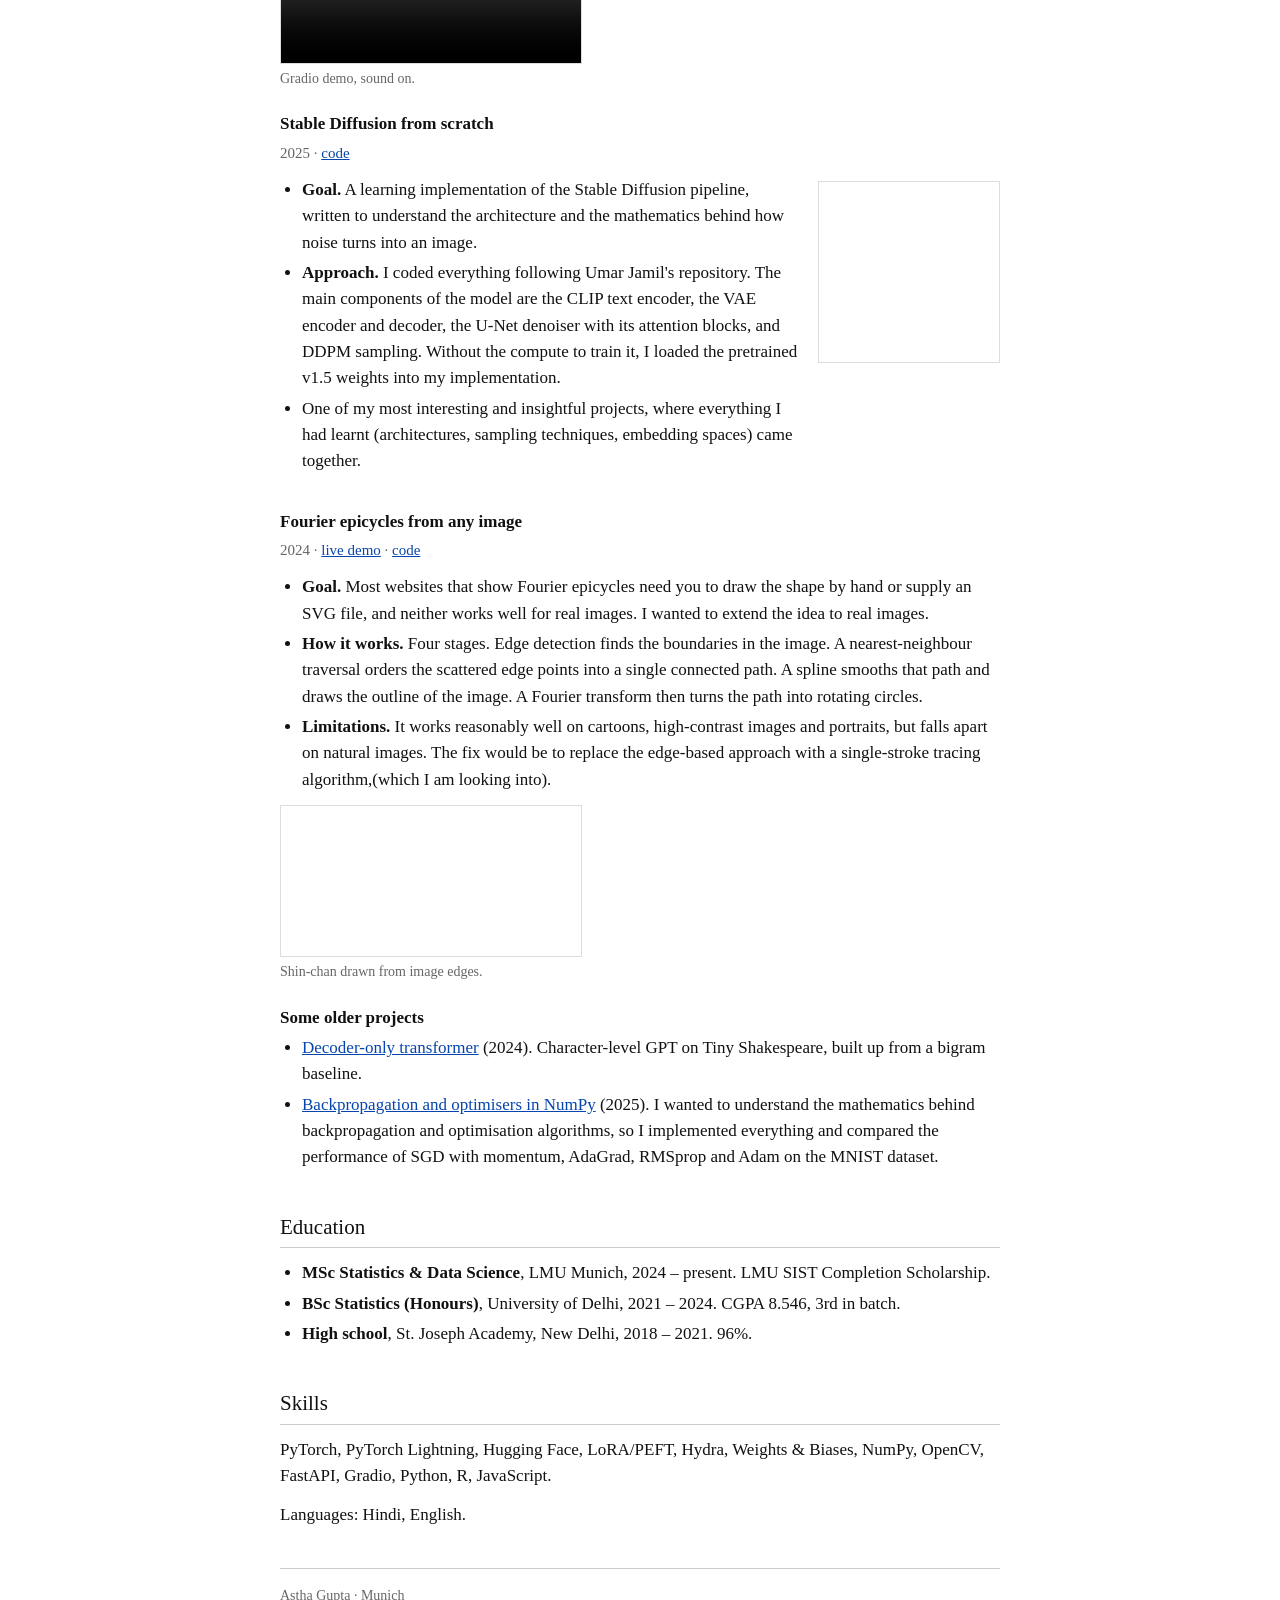
==== commit a4abd73a: "Describe the OCR languages as low-resource Co-Authored-By: Claude Opus 5.5 <noreply@anthropic.com>" ====
--- a/index.html
+++ b/index.html
@@ -84,7 +84,7 @@
     <a href="https://www.kw.lmu.de/byz/de/personen/kontaktseite/zachary-chitwood-e1b99c14.html">Prof. Dr. Zachary Chitwood</a>,
     <a href="https://www.cas.lmu.de/de/personen-am-cas/details/andreas-bender-fcbcf64c.html">Dr. Andreas Bender</a></p>
   <p>
-    Building a small OCR model that transcribes medieval handwritten text in Greek, Syriac, Coptic, and
+    Building a small OCR model that transcribes low-resource medieval handwritten text in Greek, Syriac, Coptic, and
     Armenian. The current model has under 3M parameters and reaches state-of-the-art or comparable
     performance against the best available open source OCR models.
   </p>
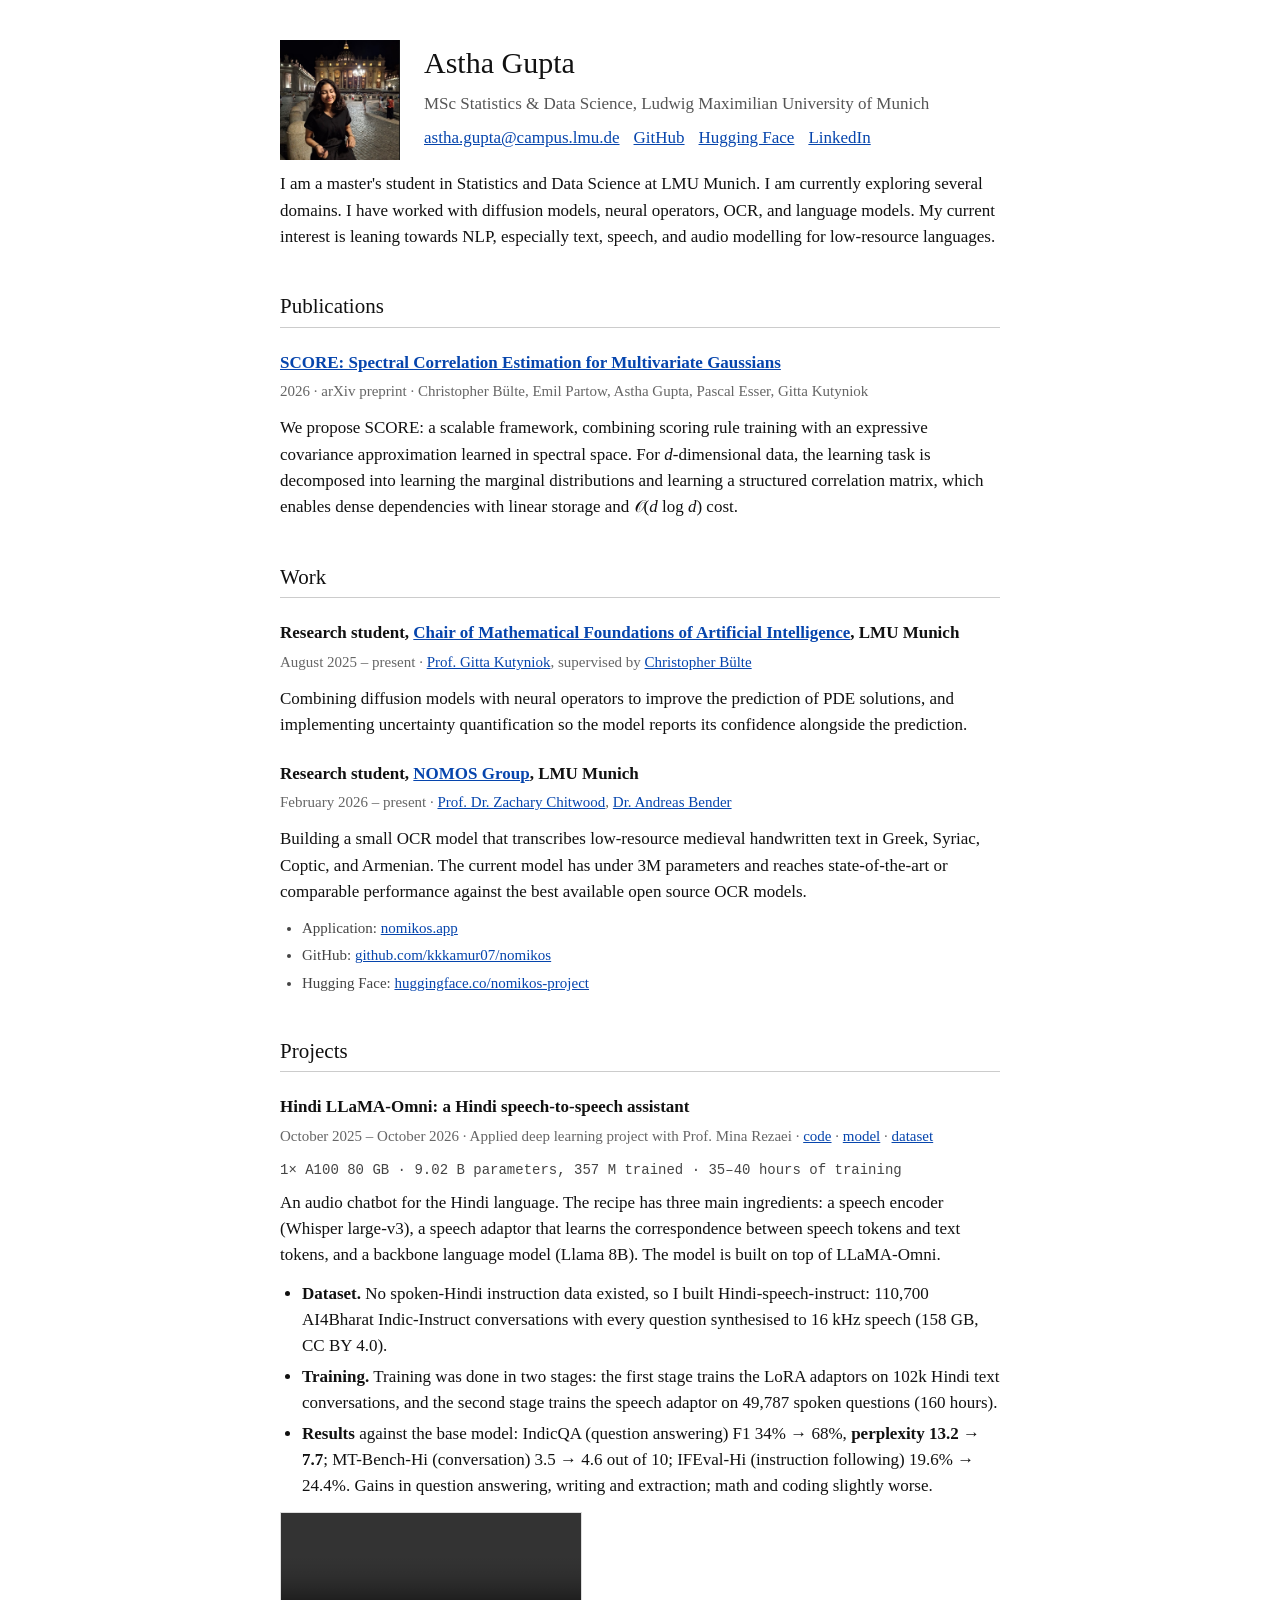
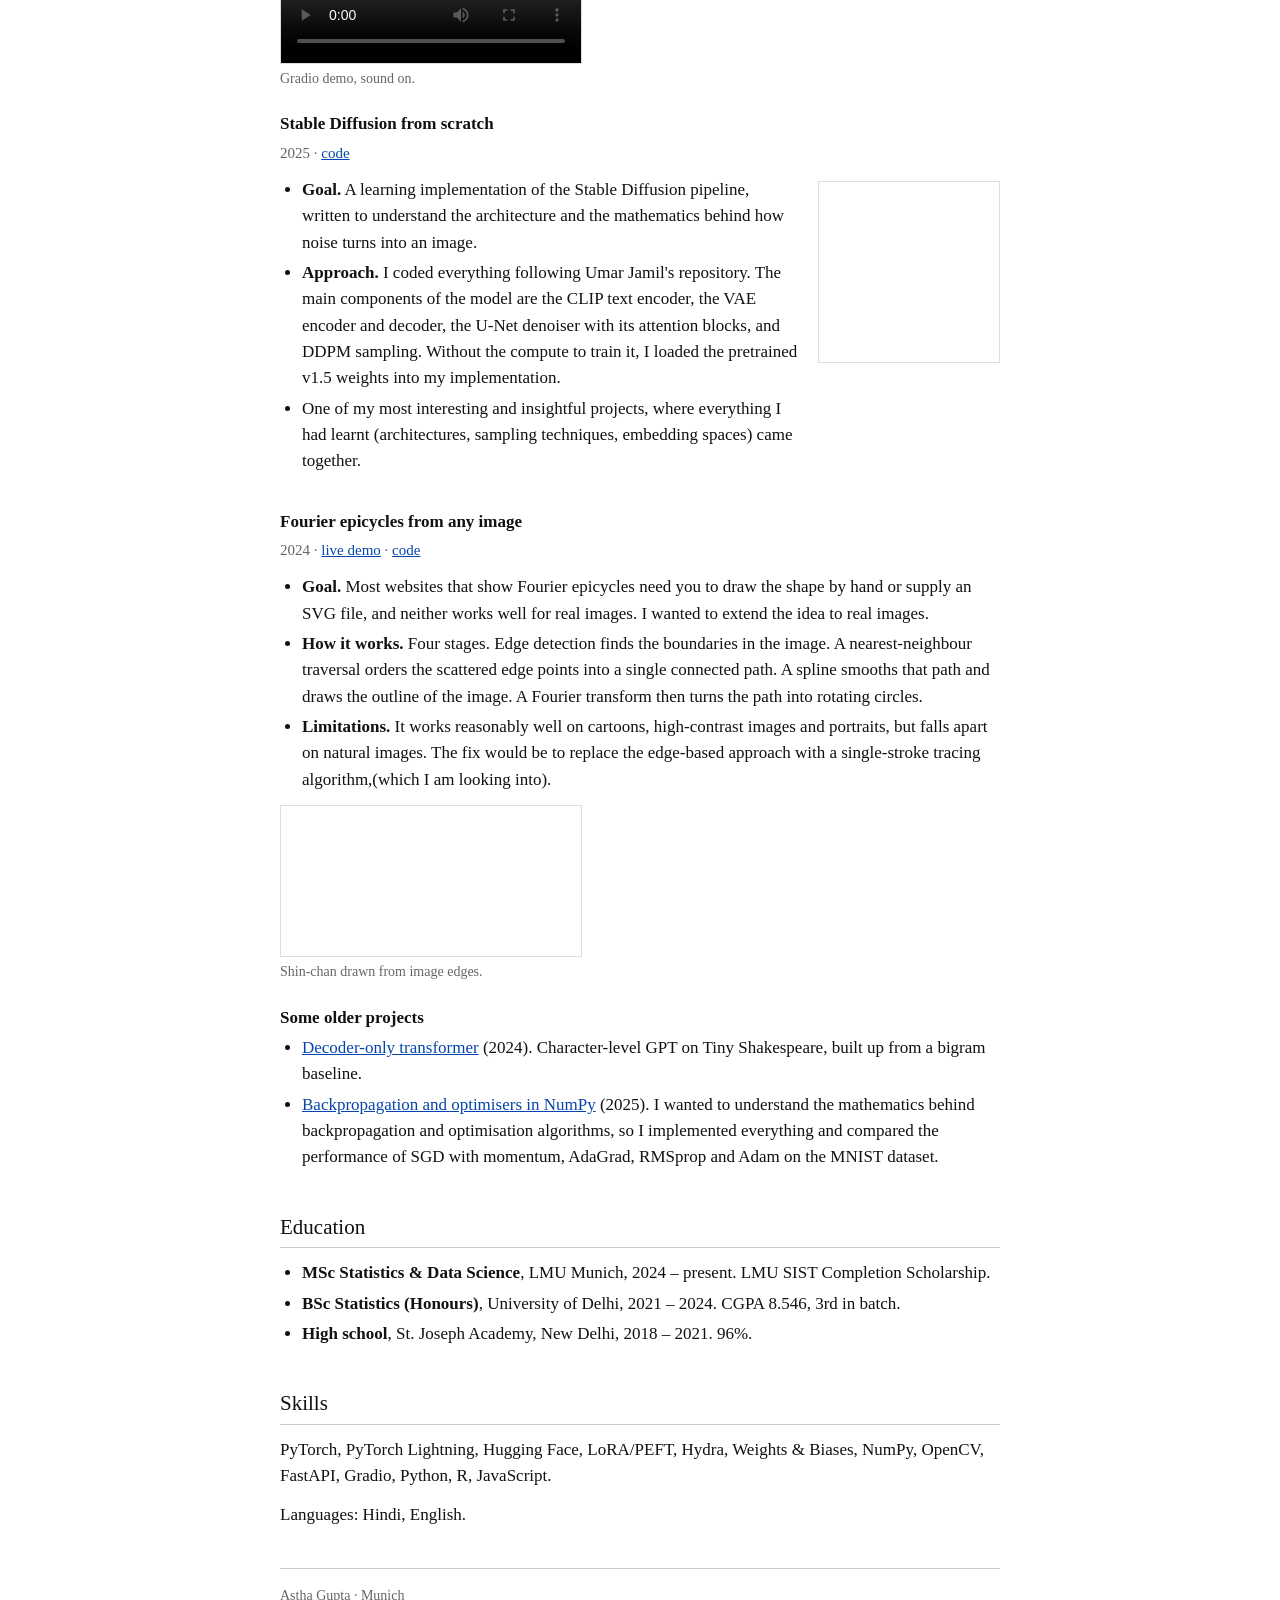
==== commit 5887f9f7: "Mention low-resource languages in research interests Co-Authored-By: Claude Opus 5.5 <noreply@anthro" ====
--- a/index.html
+++ b/index.html
@@ -57,7 +57,7 @@
   <p>
     I am a master's student in Statistics and Data Science at LMU Munich. I am currently exploring several
     domains. I have worked with diffusion models, neural operators, OCR, and language models. My current
-    interest is leaning towards NLP, especially text, speech, and audio modelling.
+    interest is leaning towards NLP, especially text, speech, and audio modelling for low-resource languages.
   </p>
 
   <h2>Publications</h2>
